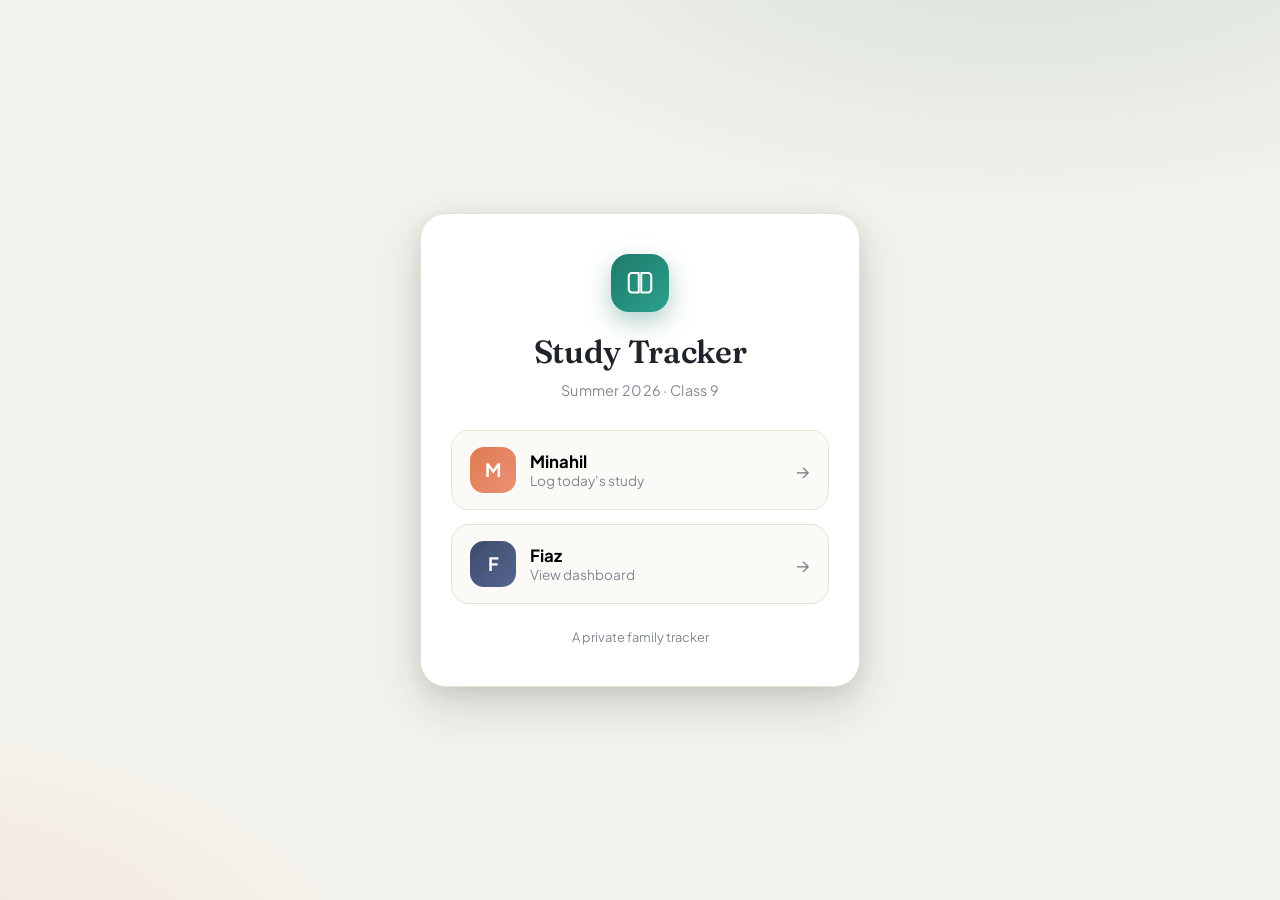
==== index.html @ d4e61be2 "Add files via upload" ====
<!DOCTYPE html>
<html lang="en">
<head>
  <meta charset="UTF-8" />
  <meta name="viewport" content="width=device-width, initial-scale=1.0" />
  <meta name="theme-color" content="#1f7a6b" />
  <title>Study Tracker</title>

  <!-- Refined font pairing: Fraunces (display) + Plus Jakarta Sans (UI) -->
  <link rel="preconnect" href="https://fonts.googleapis.com" />
  <link rel="preconnect" href="https://fonts.gstatic.com" crossorigin />
  <link href="https://fonts.googleapis.com/css2?family=Fraunces:opsz,wght@9..144,400;9..144,500;9..144,600;9..144,700&family=Plus+Jakarta+Sans:wght@400;500;600;700&display=swap" rel="stylesheet" />

  <link rel="stylesheet" href="styles.css" />
</head>
<body>
<div id="app">

  <!-- ============================================================
       LANDING
       ============================================================ -->
  <section id="landing" class="screen is-active">
    <div class="landing-card">
      <div class="brand">
        <div class="brand-mark" aria-hidden="true">
          <svg viewBox="0 0 24 24" fill="none" stroke="currentColor" stroke-width="1.6" stroke-linecap="round" stroke-linejoin="round">
            <path d="M3 6.5A2.5 2.5 0 0 1 5.5 4H11v15.5H5.5A2.5 2.5 0 0 1 3 17Z"/>
            <path d="M21 6.5A2.5 2.5 0 0 0 18.5 4H13v15.5h5.5A2.5 2.5 0 0 0 21 17Z"/>
          </svg>
        </div>
        <h1 class="brand-title">Study Tracker</h1>
        <p class="brand-sub">Summer 2026 &middot; Class 9</p>
      </div>

      <div class="role-grid">
        <button class="role-btn role-btn--student" data-role="minahil">
          <span class="role-avatar">M</span>
          <span class="role-text">
            <span class="role-name" data-bind="studentName">Minahil</span>
            <span class="role-desc">Log today&rsquo;s study</span>
          </span>
          <span class="role-arrow" aria-hidden="true">&rarr;</span>
        </button>

        <button class="role-btn role-btn--parent" data-role="fiaz">
          <span class="role-avatar">F</span>
          <span class="role-text">
            <span class="role-name" data-bind="parentName">Fiaz</span>
            <span class="role-desc">View dashboard</span>
          </span>
          <span class="role-arrow" aria-hidden="true">&rarr;</span>
        </button>
      </div>

      <p class="landing-foot">A private family tracker</p>
    </div>
  </section>

  <!-- ============================================================
       PASSWORD GATE (overlay, reused for both roles)
       ============================================================ -->
  <div id="gate" class="gate" hidden>
    <div class="gate-card" role="dialog" aria-modal="true" aria-labelledby="gate-title">
      <button class="gate-close" data-close-gate aria-label="Close">&times;</button>
      <div class="gate-avatar" id="gate-avatar">M</div>
      <h2 class="gate-title" id="gate-title">Welcome back</h2>
      <p class="gate-sub muted" id="gate-sub">Enter your password to continue.</p>
      <form id="gate-form" autocomplete="off">
        <input type="password" id="gate-input" class="gate-input"
               placeholder="Password" autocomplete="current-password" />
        <p class="gate-error" id="gate-error" hidden>That password doesn&rsquo;t match. Try again.</p>
        <button type="submit" class="btn btn--primary btn--block">Unlock</button>
      </form>
    </div>
  </div>

  <!-- ============================================================
       MINAHIL'S VIEW
       ============================================================ -->
  <section id="view-minahil" class="screen view view--student" hidden>
    <header class="topbar">
      <div class="topbar-inner">
        <div class="topbar-id">
          <span class="topbar-avatar">M</span>
          <div>
            <p class="topbar-hello" id="m-greeting">Hello, Minahil</p>
            <p class="topbar-date" id="m-date">&nbsp;</p>
          </div>
        </div>
        <button class="btn btn--ghost btn--small" data-logout>Sign out</button>
      </div>
    </header>

    <main class="container">

      <!-- Off-day card (Sundays) -->
      <div id="m-offday" class="offday-card" hidden>
        <div class="offday-emoji" aria-hidden="true">🌿</div>
        <h2>It&rsquo;s your off day</h2>
        <p class="muted">No sessions today &mdash; rest, recharge, and enjoy. See you tomorrow!</p>
      </div>

      <!-- Progress ring -->
      <div id="m-progress-card" class="progress-card" hidden>
        <div class="progress-ring" aria-hidden="true">
          <svg viewBox="0 0 120 120">
            <circle class="ring-track" cx="60" cy="60" r="52"></circle>
            <circle class="ring-fill" id="m-ring" cx="60" cy="60" r="52"
                    transform="rotate(-90 60 60)"></circle>
          </svg>
          <div class="progress-center">
            <span class="progress-count" id="m-progress-count">0/3</span>
            <span class="progress-label">sessions</span>
          </div>
        </div>
        <div class="progress-copy">
          <h2 id="m-progress-title">Let&rsquo;s get started</h2>
          <p class="muted" id="m-progress-msg">Log a session below when you finish studying.</p>
          <div class="progress-badges" id="m-badges"></div>
        </div>
      </div>

      <!-- Today's slots + forms -->
      <div id="m-slots" class="slots"></div>

    </main>

    <!-- Success toast with Undo -->
    <div id="toast" class="toast" hidden>
      <span class="toast-icon" aria-hidden="true">✓</span>
      <span class="toast-text" id="toast-text">Saved!</span>
      <button class="toast-undo" id="toast-undo" hidden>Undo</button>
    </div>

    <!-- Confetti layer -->
    <canvas id="confetti" class="confetti"></canvas>
  </section>

  <!-- ============================================================
       FIAZ'S DASHBOARD
       ============================================================ -->
  <section id="view-fiaz" class="screen view view--parent" hidden>
    <header class="topbar topbar--dash">
      <div class="topbar-inner">
        <div class="topbar-id">
          <span class="topbar-avatar topbar-avatar--parent">F</span>
          <div>
            <p class="topbar-hello">Dashboard</p>
            <p class="topbar-date" id="f-subtitle">Minahil&rsquo;s study record</p>
          </div>
        </div>
        <div class="topbar-actions">
          <button class="btn btn--ghost btn--small" data-refresh>Refresh</button>
          <button class="btn btn--ghost btn--small" data-logout>Sign out</button>
        </div>
      </div>
    </header>

    <main class="container container--wide">

      <!-- Stat summary -->
      <div class="stat-row" id="f-stats">
        <div class="stat-card"><span class="stat-num" id="stat-total">—</span><span class="stat-lbl">Total entries</span></div>
        <div class="stat-card"><span class="stat-num" id="stat-week">—</span><span class="stat-lbl">This week</span></div>
        <div class="stat-card"><span class="stat-num" id="stat-ontime">—</span><span class="stat-lbl">On-time (week)</span></div>
        <div class="stat-card"><span class="stat-num" id="stat-streak">—</span><span class="stat-lbl">Day streak</span></div>
      </div>

      <!-- Tabs -->
      <nav class="tabs" role="tablist">
        <button class="tab is-active" data-tab="overview" role="tab">Overview</button>
        <button class="tab" data-tab="history" role="tab">History</button>
        <button class="tab" data-tab="subjects" role="tab">Subjects</button>
        <button class="tab" data-tab="search" role="tab">Search</button>
      </nav>

      <!-- TAB: Overview (heatmap) -->
      <section class="tab-panel is-active" data-panel="overview">
        <div class="panel">
          <div class="panel-head">
            <h3>Activity heatmap</h3>
            <div class="legend">
              <span class="legend-lbl">Less</span>
              <span class="legend-cell lv0"></span>
              <span class="legend-cell lv1"></span>
              <span class="legend-cell lv2"></span>
              <span class="legend-cell lv3"></span>
              <span class="legend-lbl">More</span>
            </div>
          </div>
          <div class="heatmap-wrap">
            <div id="f-heatmap" class="heatmap"></div>
          </div>
          <p class="panel-note muted">Each square is a day. Colour shows how many of the 3 sessions were logged. Click a day to see its entries.</p>
          <div id="f-daydetail" class="day-detail" hidden></div>
        </div>
      </section>

      <!-- TAB: History -->
      <section class="tab-panel" data-panel="history" hidden>
        <div class="panel">
          <div class="panel-head">
            <h3>History</h3>
            <div class="segmented" id="f-range">
              <button class="seg is-active" data-range="day">Day</button>
              <button class="seg" data-range="week">Week</button>
              <button class="seg" data-range="month">Month</button>
              <button class="seg" data-range="all">All</button>
            </div>
          </div>
          <div class="range-nav" id="f-range-nav">
            <button class="btn btn--ghost btn--small" data-step="-1">&larr;</button>
            <span id="f-range-label" class="range-label">—</span>
            <button class="btn btn--ghost btn--small" data-step="1">&rarr;</button>
          </div>
          <div id="f-history" class="entry-list"></div>
        </div>
      </section>

      <!-- TAB: Subjects -->
      <section class="tab-panel" data-panel="subjects" hidden>
        <div class="panel">
          <div class="panel-head">
            <h3>Subject coverage</h3>
            <select id="f-subject" class="select"></select>
          </div>
          <p class="panel-note muted">A running, chronological record of everything logged for the selected subject.</p>
          <div id="f-subject-list" class="entry-list entry-list--timeline"></div>
        </div>
      </section>

      <!-- TAB: Search -->
      <section class="tab-panel" data-panel="search" hidden>
        <div class="panel">
          <div class="panel-head">
            <h3>Search topics</h3>
          </div>
          <div class="search-box">
            <input type="search" id="f-search" class="search-input"
                   placeholder="Search topics & descriptions, e.g. &ldquo;Photosynthesis&rdquo;" />
          </div>
          <div id="f-search-results" class="entry-list"></div>
        </div>
      </section>

    </main>
  </section>

  <!-- Global loading / error strip -->
  <div id="netbar" class="netbar" hidden></div>

</div>

<script src="config.js"></script>
<script src="schedule.js"></script>
<script src="app.js"></script>
</body>
</html>
---- styles.css ----
/* =============================================================
   Study Tracker — premium, calm design system
   Fonts: Fraunces (display) + Plus Jakarta Sans (UI)
   ============================================================= */

:root {
  /* neutrals — warm paper */
  --bg:        #f4f2ec;
  --bg-2:      #ece9e0;
  --surface:   #ffffff;
  --surface-2: #fbfaf6;
  --ink:       #20232a;
  --ink-soft:  #474c55;
  --muted:     #828892;
  --line:      #e7e3d9;
  --line-2:    #efece4;

  /* brand accent — muted teal */
  --accent:     #1f7a6b;
  --accent-d:   #155c50;
  --accent-soft:#e2efea;

  /* role accents */
  --student:      #df7a52;   /* warm coral */
  --student-soft: #fbe9e0;
  --parent:       #3c4a6b;   /* deep slate-indigo */
  --parent-soft:  #e7eaf1;

  /* status */
  --ok:    #2f9c6b;
  --late:  #c4882c;

  /* heatmap (teal family) */
  --hm-0: #e9e6dd;
  --hm-1: #c9e6dd;
  --hm-2: #8ccdbd;
  --hm-3: #43a48f;
  --hm-4: #1f7a6b;

  --radius:    18px;
  --radius-sm: 12px;
  --shadow-s:  0 1px 2px rgba(28,30,38,.05), 0 1px 3px rgba(28,30,38,.06);
  --shadow-m:  0 4px 14px rgba(28,30,38,.07), 0 2px 6px rgba(28,30,38,.05);
  --shadow-l:  0 18px 50px rgba(28,30,38,.16), 0 6px 18px rgba(28,30,38,.08);
  --ease:      cubic-bezier(.22,.61,.36,1);

  --maxw: 760px;
}

* { box-sizing: border-box; }
html, body { height: 100%; }

body {
  margin: 0;
  font-family: "Plus Jakarta Sans", system-ui, -apple-system, sans-serif;
  color: var(--ink);
  background: var(--bg);
  -webkit-font-smoothing: antialiased;
  text-rendering: optimizeLegibility;
  line-height: 1.5;
}

h1, h2, h3 { font-family: "Fraunces", Georgia, serif; font-weight: 600; letter-spacing: -.01em; margin: 0; }
.muted { color: var(--muted); }

/* ---------- screens / routing ---------- */
.screen { display: none; min-height: 100dvh; }
.screen.is-active { display: block; animation: screenIn .5s var(--ease); }
@keyframes screenIn { from { opacity: 0; transform: translateY(6px); } to { opacity: 1; transform: none; } }

/* ---------- buttons ---------- */
.btn {
  font-family: inherit; font-size: .95rem; font-weight: 600;
  border: 1px solid transparent; border-radius: 999px;
  padding: .72rem 1.25rem; cursor: pointer;
  transition: transform .15s var(--ease), background .2s, box-shadow .2s, border-color .2s, color .2s;
  display: inline-flex; align-items: center; justify-content: center; gap: .5rem;
}
.btn:active { transform: translateY(1px) scale(.99); }
.btn--primary { background: var(--accent); color: #fff; box-shadow: var(--shadow-s); }
.btn--primary:hover { background: var(--accent-d); box-shadow: var(--shadow-m); }
.btn--ghost { background: transparent; color: var(--ink-soft); border-color: var(--line); }
.btn--ghost:hover { background: var(--surface); border-color: #d9d4c8; color: var(--ink); }
.btn--small { padding: .45rem .85rem; font-size: .82rem; }
.btn--block { width: 100%; }
.btn:disabled { opacity: .55; cursor: default; transform: none; }

/* ============================================================
   LANDING
   ============================================================ */
#landing {
  display: none;
  place-items: center;
  padding: 24px;
  background:
    radial-gradient(1100px 520px at 80% -10%, rgba(31,122,107,.14), transparent 60%),
    radial-gradient(900px 480px at -10% 110%, rgba(223,122,82,.13), transparent 55%),
    var(--bg);
}
#landing.is-active { display: grid; }

.landing-card {
  width: 100%; max-width: 440px;
  background: var(--surface);
  border: 1px solid var(--line);
  border-radius: 26px;
  box-shadow: var(--shadow-l);
  padding: 40px 30px 26px;
  text-align: center;
}
.brand { margin-bottom: 28px; }
.brand-mark {
  width: 58px; height: 58px; margin: 0 auto 16px;
  display: grid; place-items: center;
  border-radius: 18px; color: #fff;
  background: linear-gradient(135deg, var(--accent), #2aa18c);
  box-shadow: 0 10px 24px rgba(31,122,107,.35);
}
.brand-mark svg { width: 30px; height: 30px; }
.brand-title { font-size: 2rem; }
.brand-sub { color: var(--muted); font-size: .9rem; margin-top: 4px; letter-spacing: .02em; }

.role-grid { display: grid; gap: 14px; margin-top: 6px; }
.role-btn {
  display: flex; align-items: center; gap: 14px;
  width: 100%; text-align: left; cursor: pointer;
  background: var(--surface-2);
  border: 1px solid var(--line);
  border-radius: var(--radius);
  padding: 16px 18px;
  font-family: inherit;
  transition: transform .18s var(--ease), box-shadow .2s, border-color .2s, background .2s;
}
.role-btn:hover { transform: translateY(-2px); box-shadow: var(--shadow-m); }
.role-avatar {
  flex: 0 0 auto;
  width: 46px; height: 46px; border-radius: 14px;
  display: grid; place-items: center;
  font-weight: 700; font-size: 1.15rem; color: #fff;
}
.role-btn--student { }
.role-btn--student:hover { border-color: var(--student); }
.role-btn--student .role-avatar { background: linear-gradient(135deg, var(--student), #ec9173); }
.role-btn--parent:hover { border-color: var(--parent); }
.role-btn--parent .role-avatar { background: linear-gradient(135deg, var(--parent), #556690); }
.role-text { display: flex; flex-direction: column; flex: 1 1 auto; }
.role-name { font-weight: 700; font-size: 1.05rem; }
.role-desc { color: var(--muted); font-size: .85rem; }
.role-arrow { color: var(--muted); font-size: 1.2rem; transition: transform .2s var(--ease); }
.role-btn:hover .role-arrow { transform: translateX(4px); color: var(--ink); }

.landing-foot { margin-top: 24px; color: var(--muted); font-size: .8rem; }

/* ============================================================
   PASSWORD GATE
   ============================================================ */
.gate {
  position: fixed; inset: 0; z-index: 80;
  display: grid; place-items: center; padding: 22px;
  background: rgba(28,30,38,.42);
  backdrop-filter: blur(6px);
  animation: fadeIn .25s var(--ease);
}
@keyframes fadeIn { from { opacity: 0; } to { opacity: 1; } }
.gate[hidden] { display: none; }
.gate-card {
  position: relative;
  width: 100%; max-width: 380px;
  background: var(--surface);
  border-radius: 22px;
  box-shadow: var(--shadow-l);
  padding: 30px 26px 26px;
  text-align: center;
  animation: popIn .32s var(--ease);
}
@keyframes popIn { from { opacity: 0; transform: translateY(10px) scale(.96); } to { opacity: 1; transform: none; } }
.gate-close {
  position: absolute; top: 12px; right: 14px;
  border: none; background: none; cursor: pointer;
  font-size: 1.5rem; line-height: 1; color: var(--muted);
}
.gate-close:hover { color: var(--ink); }
.gate-avatar {
  width: 54px; height: 54px; margin: 0 auto 14px;
  border-radius: 16px; display: grid; place-items: center;
  font-weight: 700; font-size: 1.3rem; color: #fff;
  background: linear-gradient(135deg, var(--student), #ec9173);
}
.gate-avatar.is-parent { background: linear-gradient(135deg, var(--parent), #556690); }
.gate-title { font-size: 1.4rem; }
.gate-sub { font-size: .88rem; margin: 6px 0 18px; }
.gate-input {
  width: 100%; font-family: inherit; font-size: 1rem;
  padding: .8rem 1rem; border-radius: var(--radius-sm);
  border: 1px solid var(--line); background: var(--surface-2);
  margin-bottom: 12px; transition: border-color .2s, box-shadow .2s;
}
.gate-input:focus { outline: none; border-color: var(--accent); box-shadow: 0 0 0 4px var(--accent-soft); }
.gate-error { color: #c0392b; font-size: .82rem; margin: 0 0 12px; }
.shake { animation: shake .4s; }
@keyframes shake { 0%,100%{transform:translateX(0)} 20%,60%{transform:translateX(-7px)} 40%,80%{transform:translateX(7px)} }

/* ============================================================
   SHARED LAYOUT
   ============================================================ */
.topbar { position: sticky; top: 0; z-index: 20; background: color-mix(in srgb, var(--bg) 88%, transparent); backdrop-filter: blur(10px); border-bottom: 1px solid var(--line); }
.topbar-inner { max-width: var(--maxw); margin: 0 auto; padding: 14px 20px; display: flex; align-items: center; justify-content: space-between; gap: 12px; }
.topbar--dash .topbar-inner { max-width: 1080px; }
.topbar-id { display: flex; align-items: center; gap: 12px; }
.topbar-avatar { width: 40px; height: 40px; border-radius: 12px; display: grid; place-items: center; font-weight: 700; color: #fff; background: linear-gradient(135deg, var(--student), #ec9173); }
.topbar-avatar--parent { background: linear-gradient(135deg, var(--parent), #556690); }
.topbar-hello { font-weight: 700; font-size: 1rem; margin: 0; }
.topbar-date { color: var(--muted); font-size: .82rem; margin: 0; }
.topbar-actions { display: flex; gap: 8px; }

.container { max-width: var(--maxw); margin: 0 auto; padding: 22px 20px 80px; }
.container--wide { max-width: 1080px; }

/* ============================================================
   MINAHIL — progress + slots
   ============================================================ */
.offday-card { text-align: center; background: var(--surface); border: 1px solid var(--line); border-radius: var(--radius); padding: 48px 28px; box-shadow: var(--shadow-s); margin-top: 10px; }
.offday-emoji { font-size: 3rem; }
.offday-card h2 { font-size: 1.6rem; margin: 10px 0 6px; }

.progress-card {
  display: flex; align-items: center; gap: 22px;
  background: linear-gradient(135deg, #ffffff, var(--surface-2));
  border: 1px solid var(--line); border-radius: var(--radius);
  padding: 22px; box-shadow: var(--shadow-m); margin-bottom: 22px;
}
.progress-ring { position: relative; width: 116px; height: 116px; flex: 0 0 auto; }
.progress-ring svg { width: 116px; height: 116px; }
.ring-track { fill: none; stroke: var(--line-2); stroke-width: 11; }
.ring-fill {
  fill: none; stroke: var(--student); stroke-width: 11; stroke-linecap: round;
  stroke-dasharray: 326.726; stroke-dashoffset: 326.726;
  transition: stroke-dashoffset .9s var(--ease), stroke .4s;
}
.progress-center { position: absolute; inset: 0; display: grid; place-content: center; text-align: center; }
.progress-count { display: block; font-family: "Fraunces", serif; font-weight: 600; font-size: 1.7rem; }
.progress-label { font-size: .72rem; color: var(--muted); text-transform: uppercase; letter-spacing: .08em; }
.progress-copy h2 { font-size: 1.35rem; }
.progress-copy .muted { font-size: .9rem; margin-top: 3px; }
.progress-badges { display: flex; flex-wrap: wrap; gap: 6px; margin-top: 10px; }
.pbadge { font-size: .72rem; font-weight: 600; padding: .25rem .6rem; border-radius: 999px; background: var(--student-soft); color: #b85b34; display: inline-flex; align-items: center; gap: 5px; }

/* slot cards */
.slots { display: grid; gap: 16px; }
.slot {
  background: var(--surface); border: 1px solid var(--line);
  border-radius: var(--radius); box-shadow: var(--shadow-s);
  overflow: hidden; transition: box-shadow .25s, border-color .25s;
}
.slot:focus-within { box-shadow: var(--shadow-m); border-color: #dcd6c9; }
.slot.is-done .slot-head::after { content: "✓ logged"; }
.slot-head {
  display: flex; align-items: baseline; justify-content: space-between; gap: 10px;
  padding: 16px 18px 8px;
}
.slot-head h3 { font-size: 1.18rem; }
.slot-time { color: var(--muted); font-size: .82rem; font-weight: 500; white-space: nowrap; }
.slot-head::after { margin-left: auto; font-size: .72rem; font-weight: 700; color: var(--ok); opacity: 0; }
.slot.is-done .slot-head::after { opacity: 1; }
.slot-subjects-hint { padding: 0 18px; color: var(--muted); font-size: .8rem; }

.slot-form { padding: 14px 18px 18px; display: grid; gap: 12px; }
.field { display: grid; gap: 6px; }
.field > label { font-size: .8rem; font-weight: 600; color: var(--ink-soft); }
.opt { font-weight: 500; color: var(--muted); }

.select, .text-input {
  font-family: inherit; font-size: .95rem; color: var(--ink);
  padding: .7rem .85rem; border-radius: var(--radius-sm);
  border: 1px solid var(--line); background: var(--surface-2);
  width: 100%; transition: border-color .2s, box-shadow .2s;
}
.select:focus, .text-input:focus { outline: none; border-color: var(--student); box-shadow: 0 0 0 4px var(--student-soft); }
.view--parent .select:focus, .view--parent .text-input:focus { border-color: var(--parent); box-shadow: 0 0 0 4px var(--parent-soft); }

/* subject + activity chip pickers */
.chips { display: flex; flex-wrap: wrap; gap: 8px; }
.chip {
  font-family: inherit; font-size: .85rem; font-weight: 600; cursor: pointer;
  padding: .5rem .85rem; border-radius: 999px;
  border: 1px solid var(--line); background: var(--surface-2); color: var(--ink-soft);
  transition: all .18s var(--ease);
}
.chip:hover { border-color: #d8d2c5; }
.chip.is-active { background: var(--student); border-color: var(--student); color: #fff; box-shadow: 0 4px 12px rgba(223,122,82,.3); }
.chip--conf.is-active { background: var(--accent); border-color: var(--accent); box-shadow: 0 4px 12px rgba(31,122,107,.28); }

.slot-submit { margin-top: 4px; }
.btn--student { background: var(--student); color: #fff; }
.btn--student:hover { background: #cc6840; }

/* toast */
.toast {
  position: fixed; left: 50%; bottom: 24px; transform: translateX(-50%) translateY(20px);
  z-index: 70; display: flex; align-items: center; gap: 12px;
  background: var(--ink); color: #fff; padding: .8rem 1rem .8rem 1.1rem;
  border-radius: 999px; box-shadow: var(--shadow-l);
  opacity: 0; pointer-events: none; transition: opacity .3s, transform .3s var(--ease);
}
.toast.is-show { opacity: 1; transform: translateX(-50%) translateY(0); pointer-events: auto; }
.toast-icon { display: grid; place-items: center; width: 22px; height: 22px; border-radius: 50%; background: var(--ok); color: #fff; font-size: .8rem; }
.toast-text { font-size: .9rem; font-weight: 600; }
.toast-undo { margin-left: 6px; background: rgba(255,255,255,.16); color: #fff; border: none; border-radius: 999px; padding: .35rem .8rem; font-family: inherit; font-weight: 600; font-size: .82rem; cursor: pointer; }
.toast-undo:hover { background: rgba(255,255,255,.28); }

.confetti { position: fixed; inset: 0; width: 100%; height: 100%; pointer-events: none; z-index: 65; }

/* ============================================================
   FIAZ — dashboard
   ============================================================ */
.stat-row { display: grid; grid-template-columns: repeat(2, 1fr); gap: 12px; margin: 6px 0 20px; }
.stat-card { background: var(--surface); border: 1px solid var(--line); border-radius: var(--radius); padding: 16px 18px; box-shadow: var(--shadow-s); }
.stat-num { display: block; font-family: "Fraunces", serif; font-weight: 600; font-size: 1.9rem; line-height: 1; }
.stat-lbl { color: var(--muted); font-size: .78rem; text-transform: uppercase; letter-spacing: .05em; }

.tabs { display: flex; gap: 4px; background: var(--bg-2); border-radius: 999px; padding: 4px; margin-bottom: 18px; width: fit-content; max-width: 100%; overflow-x: auto; }
.tab { font-family: inherit; font-weight: 600; font-size: .88rem; color: var(--ink-soft); border: none; background: none; cursor: pointer; padding: .55rem 1rem; border-radius: 999px; white-space: nowrap; transition: all .2s var(--ease); }
.tab:hover { color: var(--ink); }
.tab.is-active { background: var(--surface); color: var(--parent); box-shadow: var(--shadow-s); }

.tab-panel { display: none; animation: screenIn .35s var(--ease); }
.tab-panel.is-active { display: block; }

.panel { background: var(--surface); border: 1px solid var(--line); border-radius: var(--radius); box-shadow: var(--shadow-s); padding: 20px; }
.panel-head { display: flex; align-items: center; justify-content: space-between; gap: 12px; flex-wrap: wrap; margin-bottom: 14px; }
.panel-head h3 { font-size: 1.25rem; }
.panel-note { font-size: .82rem; margin: 12px 0 0; }

/* heatmap */
.heatmap-wrap { overflow-x: auto; padding-bottom: 6px; }
.heatmap { display: flex; gap: 4px; align-items: flex-start; min-width: max-content; }
.hm-col { display: flex; flex-direction: column; gap: 4px; }
.hm-col-month { height: 13px; line-height: 1; font-size: .66rem; color: var(--muted); white-space: nowrap; }
.hm-spacer { width: 15px; height: 15px; }
.hm-cell { width: 15px; height: 15px; border-radius: 4px; background: var(--hm-0); cursor: pointer; transition: transform .12s, outline-color .15s; outline: 2px solid transparent; outline-offset: 1px; }
.hm-cell[data-date]:hover { transform: scale(1.18); }
.hm-cell.is-selected { outline-color: var(--parent); }
.hm-cell.lv1 { background: var(--hm-1); } .hm-cell.lv2 { background: var(--hm-2); }
.hm-cell.lv3 { background: var(--hm-3); } .hm-cell.lv4 { background: var(--hm-4); }
.hm-cell.is-off { background: repeating-linear-gradient(45deg, #eceae2, #eceae2 3px, #e3e0d6 3px, #e3e0d6 6px); cursor: default; }

.legend { display: flex; align-items: center; gap: 5px; }
.legend-lbl { color: var(--muted); font-size: .74rem; }
.legend-cell { width: 13px; height: 13px; border-radius: 3px; }
.legend-cell.lv0 { background: var(--hm-0); } .legend-cell.lv1 { background: var(--hm-1); }
.legend-cell.lv2 { background: var(--hm-2); } .legend-cell.lv3 { background: var(--hm-4); }

.day-detail { margin-top: 16px; border-top: 1px solid var(--line); padding-top: 16px; }
.day-detail h4 { font-family: "Fraunces", serif; font-size: 1.05rem; margin: 0 0 10px; }

/* segmented + range nav */
.segmented { display: inline-flex; background: var(--bg-2); border-radius: 999px; padding: 3px; }
.seg { font-family: inherit; font-weight: 600; font-size: .82rem; color: var(--ink-soft); border: none; background: none; cursor: pointer; padding: .4rem .8rem; border-radius: 999px; transition: all .18s; }
.seg.is-active { background: var(--surface); color: var(--parent); box-shadow: var(--shadow-s); }
.range-nav { display: flex; align-items: center; justify-content: center; gap: 14px; margin-bottom: 14px; }
.range-label { font-weight: 600; font-size: .92rem; min-width: 180px; text-align: center; }

/* entry list */
.entry-list { display: grid; gap: 10px; }
.entry {
  display: grid; grid-template-columns: auto 1fr auto; gap: 12px; align-items: start;
  background: var(--surface-2); border: 1px solid var(--line-2);
  border-radius: 14px; padding: 14px 16px;
  transition: border-color .2s, box-shadow .2s;
}
.entry:hover { box-shadow: var(--shadow-s); border-color: var(--line); }
.entry-dot { width: 10px; height: 10px; border-radius: 50%; margin-top: 6px; }
.entry-dot.ontime { background: var(--ok); }
.entry-dot.late { background: var(--late); }
.entry-main { min-width: 0; }
.entry-top { display: flex; flex-wrap: wrap; align-items: center; gap: 8px; }
.entry-subject { font-weight: 700; }
.entry-tag { font-size: .72rem; font-weight: 600; padding: .15rem .55rem; border-radius: 999px; background: var(--accent-soft); color: var(--accent-d); }
.entry-tag--conf { background: var(--parent-soft); color: var(--parent); }
.entry-topic { margin: 5px 0 0; color: var(--ink-soft); font-size: .92rem; overflow-wrap: anywhere; }
.entry-meta { color: var(--muted); font-size: .78rem; margin-top: 6px; }
.entry-side { text-align: right; white-space: nowrap; }
.badge { font-size: .7rem; font-weight: 700; padding: .2rem .5rem; border-radius: 999px; }
.badge.ontime { background: #e3f3ec; color: var(--ok); }
.badge.late { background: #f7efe0; color: var(--late); }
.entry-time { display: block; color: var(--muted); font-size: .74rem; margin-top: 6px; }
.entry-list--timeline .entry { border-left: 3px solid var(--accent); }

.empty { text-align: center; color: var(--muted); padding: 36px 16px; font-size: .92rem; }

.search-box { margin-bottom: 14px; }
.search-input { width: 100%; font-family: inherit; font-size: 1rem; padding: .8rem 1rem; border-radius: var(--radius-sm); border: 1px solid var(--line); background: var(--surface-2); }
.search-input:focus { outline: none; border-color: var(--parent); box-shadow: 0 0 0 4px var(--parent-soft); }

.mark { background: #fff2c4; border-radius: 3px; padding: 0 2px; }

/* net / loading bar */
.netbar { position: fixed; top: 0; left: 0; right: 0; z-index: 90; text-align: center; font-size: .82rem; font-weight: 600; padding: 8px; color: #fff; }
.netbar.is-loading { background: var(--accent); }
.netbar.is-error { background: #b8472f; }

.spinner { display: inline-block; width: 30px; height: 30px; border: 3px solid var(--line); border-top-color: var(--accent); border-radius: 50%; animation: spin .8s linear infinite; }
.loading-row { display: grid; place-items: center; padding: 40px; }
@keyframes spin { to { transform: rotate(360deg); } }

/* ============================================================
   RESPONSIVE
   ============================================================ */
@media (min-width: 560px) {
  .stat-row { grid-template-columns: repeat(4, 1fr); }
}
@media (max-width: 560px) {
  .progress-card { flex-direction: column; text-align: center; }
  .progress-copy .progress-badges { justify-content: center; }
  .brand-title { font-size: 1.8rem; }
  .entry { grid-template-columns: auto 1fr; }
  .entry-side { grid-column: 2 / 3; text-align: left; display: flex; align-items: center; gap: 10px; }
  .entry-time { margin-top: 0; }
}

@media (prefers-reduced-motion: reduce) {
  * { animation: none !important; transition: none !important; }
}
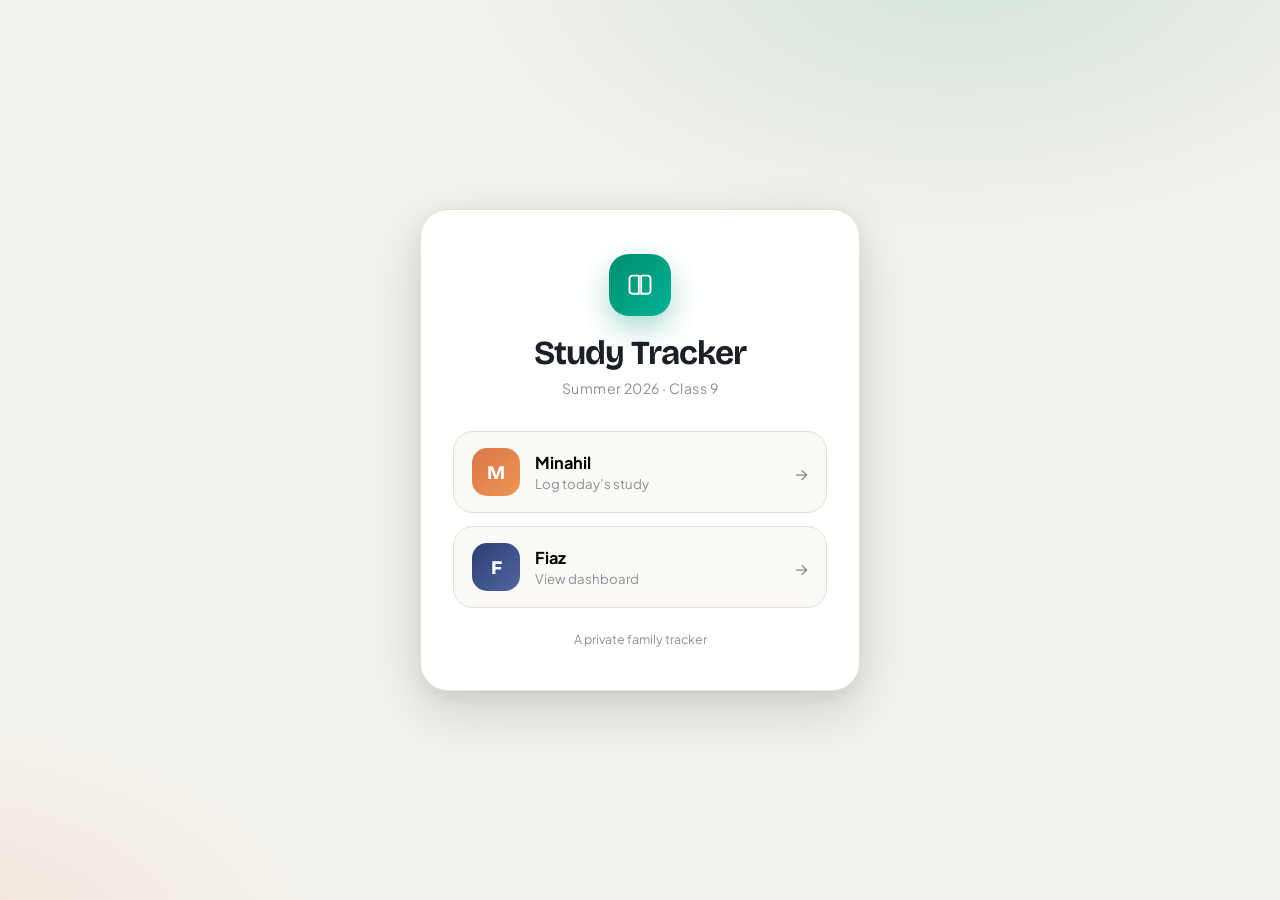
==== commit d263dc5e: "Add Saturday test days, Pakistan Study subject, and new subject pairings - Saturday is now a dedicat" ====
--- a/index.html
+++ b/index.html
@@ -93,35 +93,76 @@
 
     <main class="container">
 
-      <!-- Off-day card (Sundays) -->
-      <div id="m-offday" class="offday-card" hidden>
-        <div class="offday-emoji" aria-hidden="true">🌿</div>
-        <h2>It&rsquo;s your off day</h2>
-        <p class="muted">No sessions today &mdash; rest, recharge, and enjoy. See you tomorrow!</p>
-      </div>
-
-      <!-- Progress ring -->
-      <div id="m-progress-card" class="progress-card" hidden>
-        <div class="progress-ring" aria-hidden="true">
-          <svg viewBox="0 0 120 120">
-            <circle class="ring-track" cx="60" cy="60" r="52"></circle>
-            <circle class="ring-fill" id="m-ring" cx="60" cy="60" r="52"
-                    transform="rotate(-90 60 60)"></circle>
-          </svg>
-          <div class="progress-center">
-            <span class="progress-count" id="m-progress-count">0/3</span>
-            <span class="progress-label">sessions</span>
-          </div>
-        </div>
-        <div class="progress-copy">
-          <h2 id="m-progress-title">Let&rsquo;s get started</h2>
-          <p class="muted" id="m-progress-msg">Log a session below when you finish studying.</p>
-          <div class="progress-badges" id="m-badges"></div>
-        </div>
-      </div>
-
-      <!-- Today's slots + forms -->
-      <div id="m-slots" class="slots"></div>
+      <nav class="m-tabs" role="tablist">
+        <button class="m-tab is-active" data-mtab="study" role="tab">Today&rsquo;s Study</button>
+        <button class="m-tab" data-mtab="help" role="tab">Help <span class="m-tab-pip" id="m-help-pip" hidden></span></button>
+      </nav>
+
+      <!-- TAB: Study -->
+      <div class="m-tab-panel is-active" data-mpanel="study">
+
+        <!-- Off-day card (Sundays) -->
+        <div id="m-offday" class="offday-card" hidden>
+          <div class="offday-emoji" aria-hidden="true">🌿</div>
+          <h2>It&rsquo;s your off day</h2>
+          <p class="muted">No sessions today &mdash; rest, recharge, and enjoy. See you tomorrow!</p>
+        </div>
+
+        <!-- Progress ring -->
+        <div id="m-progress-card" class="progress-card" hidden>
+          <div class="progress-ring" aria-hidden="true">
+            <svg viewBox="0 0 120 120">
+              <circle class="ring-track" cx="60" cy="60" r="52"></circle>
+              <circle class="ring-fill" id="m-ring" cx="60" cy="60" r="52"
+                      transform="rotate(-90 60 60)"></circle>
+            </svg>
+            <div class="progress-center">
+              <span class="progress-count" id="m-progress-count">0/3</span>
+              <span class="progress-label">sessions</span>
+            </div>
+          </div>
+          <div class="progress-copy">
+            <h2 id="m-progress-title">Let&rsquo;s get started</h2>
+            <p class="muted" id="m-progress-msg">Log a session below when you finish studying.</p>
+            <div class="progress-badges" id="m-badges"></div>
+          </div>
+        </div>
+
+        <!-- Today's slots + forms -->
+        <div id="m-slots" class="slots"></div>
+
+      </div>
+
+      <!-- TAB: Help -->
+      <div class="m-tab-panel" data-mpanel="help" hidden>
+
+        <div class="help-panel-section">
+          <div class="panel-head">
+            <h3>My Questions</h3>
+          </div>
+          <div id="m-flags-list"></div>
+          <div class="flag-new-wrap">
+            <button class="btn btn--student" id="m-add-flag-btn">+ Flag something I don&rsquo;t understand</button>
+            <form class="flag-form" id="m-flag-form" hidden>
+              <textarea class="text-input flag-input" id="m-flag-text" rows="3"
+                placeholder="What didn&rsquo;t you understand? e.g. &ldquo;I didn&rsquo;t get how mitosis differs from meiosis&rdquo;"></textarea>
+              <div class="flag-form-actions">
+                <button type="submit" class="btn btn--student">Submit Flag</button>
+                <button type="button" class="btn btn--ghost" id="m-flag-cancel">Cancel</button>
+              </div>
+            </form>
+          </div>
+        </div>
+
+        <div class="help-panel-section">
+          <div class="panel-head">
+            <h3>Help for You</h3>
+            <button class="btn btn--ghost btn--small" id="m-help-refresh">Refresh</button>
+          </div>
+          <div id="m-help-board" class="help-board"></div>
+        </div>
+
+      </div>
 
     </main>
 
@@ -172,6 +213,8 @@
         <button class="tab" data-tab="history" role="tab">History</button>
         <button class="tab" data-tab="subjects" role="tab">Subjects</button>
         <button class="tab" data-tab="search" role="tab">Search</button>
+        <button class="tab" data-tab="help" role="tab">Help Requests</button>
+        <button class="tab" data-tab="tests" role="tab">📝 Tests</button>
       </nav>
 
       <!-- TAB: Overview (heatmap) -->
@@ -243,6 +286,97 @@
         </div>
       </section>
 
+      <!-- TAB: Help Requests -->
+      <section class="tab-panel" data-panel="help" hidden>
+        <div class="panel" style="margin-bottom:16px">
+          <div class="panel-head">
+            <h3>Add Study Material</h3>
+          </div>
+          <form id="f-help-form" class="help-add-form">
+            <div class="field">
+              <label>Title</label>
+              <input type="text" class="text-input" id="f-help-title" placeholder="e.g. Cell Division &mdash; Detailed Notes" />
+            </div>
+            <div class="field">
+              <label>Google Drive / YouTube Link</label>
+              <input type="url" class="text-input" id="f-help-url" placeholder="https://drive.google.com/&hellip;" />
+              <p class="field-hint muted">Tip: in Google Drive, set the file&rsquo;s sharing to <strong>&ldquo;Anyone with the link&rdquo;</strong> so Minahil can open it.</p>
+            </div>
+            <p class="gate-error" id="f-help-error" hidden>Please fill in both title and link.</p>
+            <p class="f-help-success" id="f-help-success" hidden>&#10003; Material added to Minahil&rsquo;s board!</p>
+            <button type="submit" class="btn btn--primary">Add Material to Board</button>
+          </form>
+        </div>
+
+        <div class="panel" style="margin-bottom:16px">
+          <div class="panel-head">
+            <h3>Help Requests from Minahil</h3>
+          </div>
+          <div id="f-flags-list"></div>
+        </div>
+
+        <div class="panel">
+          <div class="panel-head">
+            <h3>All Materials on Board</h3>
+          </div>
+          <div id="f-help-list"></div>
+        </div>
+      </section>
+
+      <!-- TAB: Tests (Saturday) -->
+      <section class="tab-panel" data-panel="tests" hidden>
+
+        <div class="panel" style="margin-bottom:16px">
+          <div class="panel-head">
+            <h3>Upload Test</h3>
+            <span class="test-saturday-label" id="f-test-sat-label"></span>
+          </div>
+          <form id="f-test-form" class="help-add-form">
+            <div class="field">
+              <label>Subject</label>
+              <select class="select" id="f-test-subject">
+                <option value="" disabled selected>Choose a subject&hellip;</option>
+              </select>
+            </div>
+            <div class="field">
+              <label>Test Title</label>
+              <input type="text" class="text-input" id="f-test-title"
+                     placeholder="e.g. Chapter 3 &mdash; Short Questions" />
+            </div>
+            <div class="field">
+              <label>Questions / Content <span class="opt">(optional if using a link)</span></label>
+              <textarea class="text-input" id="f-test-content" rows="5"
+                placeholder="Type the test questions here&hellip;"></textarea>
+            </div>
+            <div class="field">
+              <label>Google Drive Link <span class="opt">(optional)</span></label>
+              <input type="url" class="text-input" id="f-test-link"
+                     placeholder="https://drive.google.com/&hellip;" />
+              <p class="field-hint muted">Set sharing to <strong>&ldquo;Anyone with the link&rdquo;</strong> so Minahil can open it.</p>
+            </div>
+            <p class="gate-error" id="f-test-error" hidden>Please select a subject and add a title.</p>
+            <p class="f-help-success" id="f-test-success" hidden>&#10003; Test uploaded for Saturday!</p>
+            <button type="submit" class="btn btn--primary">Upload Test</button>
+          </form>
+        </div>
+
+        <div class="panel" style="margin-bottom:16px">
+          <div class="panel-head">
+            <h3>This Saturday&rsquo;s Tests</h3>
+            <button class="btn btn--ghost btn--small" id="f-tests-refresh">Refresh</button>
+          </div>
+          <div id="f-tests-list"></div>
+        </div>
+
+        <div class="panel">
+          <div class="panel-head">
+            <h3>Minahil&rsquo;s Answers</h3>
+          </div>
+          <div id="f-test-answers-list"></div>
+        </div>
+
+      </section>
+
     </main>
   </section>
 
--- a/styles.css
+++ b/styles.css
@@ -1,100 +1,113 @@
 /* =============================================================
-   Study Tracker — premium, calm design system
-   Fonts: Fraunces (display) + Plus Jakarta Sans (UI)
+   Study Tracker — Redesigned visual system
+   Display: Bricolage Grotesque · UI: Plus Jakarta Sans
    ============================================================= */
 
+@import url('https://fonts.googleapis.com/css2?family=Bricolage+Grotesque:opsz,wght@12..96,500;12..96,600;12..96,700;12..96,800&family=Plus+Jakarta+Sans:wght@400;500;600;700&display=swap');
+
 :root {
-  /* neutrals — warm paper */
-  --bg:        #f4f2ec;
-  --bg-2:      #ece9e0;
+  /* Neutrals — warm paper */
+  --bg:        #f3f1eb;
+  --bg-2:      #eae7de;
   --surface:   #ffffff;
-  --surface-2: #fbfaf6;
-  --ink:       #20232a;
-  --ink-soft:  #474c55;
-  --muted:     #828892;
-  --line:      #e7e3d9;
-  --line-2:    #efece4;
-
-  /* brand accent — muted teal */
-  --accent:     #1f7a6b;
-  --accent-d:   #155c50;
-  --accent-soft:#e2efea;
-
-  /* role accents */
-  --student:      #df7a52;   /* warm coral */
-  --student-soft: #fbe9e0;
-  --parent:       #3c4a6b;   /* deep slate-indigo */
-  --parent-soft:  #e7eaf1;
-
-  /* status */
-  --ok:    #2f9c6b;
-  --late:  #c4882c;
-
-  /* heatmap (teal family) */
-  --hm-0: #e9e6dd;
-  --hm-1: #c9e6dd;
-  --hm-2: #8ccdbd;
-  --hm-3: #43a48f;
-  --hm-4: #1f7a6b;
-
-  --radius:    18px;
-  --radius-sm: 12px;
-  --shadow-s:  0 1px 2px rgba(28,30,38,.05), 0 1px 3px rgba(28,30,38,.06);
-  --shadow-m:  0 4px 14px rgba(28,30,38,.07), 0 2px 6px rgba(28,30,38,.05);
-  --shadow-l:  0 18px 50px rgba(28,30,38,.16), 0 6px 18px rgba(28,30,38,.08);
+  --surface-2: #faf9f5;
+  --ink:       #1c1f27;
+  --ink-soft:  #484d58;
+  --muted:     #8a909c;
+  --line:      #e4e0d6;
+  --line-2:    #ede9e0;
+
+  /* Brand accent — muted teal */
+  --accent:      oklch(0.56 0.13 175);
+  --accent-d:    oklch(0.46 0.12 175);
+  --accent-soft: oklch(0.95 0.04 175);
+
+  /* Role accents */
+  --student:      oklch(0.67 0.14 44);   /* warm amber-coral */
+  --student-d:    oklch(0.54 0.14 44);
+  --student-soft: oklch(0.96 0.04 44);
+
+  --parent:      oklch(0.38 0.09 265);   /* deep slate-indigo */
+  --parent-soft: oklch(0.95 0.04 265);
+
+  /* Status */
+  --ok:   oklch(0.60 0.13 152);
+  --late: oklch(0.64 0.13 72);
+
+  /* Heatmap */
+  --hm-0: #e6e2d8;
+  --hm-1: #c5e0d8;
+  --hm-2: #82c8b6;
+  --hm-3: #3aa48f;
+  --hm-4: oklch(0.56 0.13 175);
+
+  --radius:    20px;
+  --radius-sm: 13px;
+  --shadow-s:  0 1px 2px rgba(20,22,32,.04), 0 1px 4px rgba(20,22,32,.06);
+  --shadow-m:  0 4px 16px rgba(20,22,32,.07), 0 2px 6px rgba(20,22,32,.04);
+  --shadow-l:  0 20px 56px rgba(20,22,32,.14), 0 6px 20px rgba(20,22,32,.07);
   --ease:      cubic-bezier(.22,.61,.36,1);
-
-  --maxw: 760px;
-}
-
-* { box-sizing: border-box; }
-html, body { height: 100%; }
-
+  --maxw: 780px;
+}
+
+/* ── Subject color tokens ─────────────────────────────────── */
+:root {
+  --s-biology-c:    oklch(0.60 0.14 150); --s-biology-soft:  oklch(0.96 0.04 150); --s-biology-b: oklch(0.88 0.07 150);
+  --s-chemistry-c:  oklch(0.58 0.14 190); --s-chemistry-soft:oklch(0.96 0.04 190); --s-chemistry-b:oklch(0.88 0.06 190);
+  --s-physics-c:    oklch(0.55 0.15 235); --s-physics-soft:  oklch(0.95 0.05 235); --s-physics-b: oklch(0.87 0.07 235);
+  --s-maths-c:      oklch(0.52 0.16 270); --s-maths-soft:    oklch(0.95 0.05 270); --s-maths-b:   oklch(0.87 0.07 270);
+  --s-english-c:    oklch(0.54 0.15 308); --s-english-soft:  oklch(0.96 0.04 308); --s-english-b: oklch(0.88 0.07 308);
+  --s-urdu-c:       oklch(0.60 0.16 6);   --s-urdu-soft:     oklch(0.96 0.05 6);   --s-urdu-b:    oklch(0.88 0.08 6);
+  --s-islamiat-c:   oklch(0.64 0.14 72);  --s-islamiat-soft: oklch(0.96 0.04 72);  --s-islamiat-b:oklch(0.89 0.07 72);
+  --s-tarjuma-c:    oklch(0.62 0.15 44);  --s-tarjuma-soft:  oklch(0.96 0.04 44);  --s-tarjuma-b: oklch(0.89 0.07 44);
+  --s-pakstudy-c:   oklch(0.46 0.20 145); --s-pakstudy-soft: oklch(0.95 0.06 145); --s-pakstudy-b:oklch(0.83 0.10 145);
+}
+
+/* ── Reset ─────────────────────────────────────────────────── */
+*, *::before, *::after { box-sizing: border-box; }
+html, body { height: 100%; margin: 0; }
+h1, h2, h3, h4 {
+  font-family: "Bricolage Grotesque", system-ui, sans-serif;
+  font-weight: 700; letter-spacing: -.02em; margin: 0; line-height: 1.15;
+}
 body {
-  margin: 0;
   font-family: "Plus Jakarta Sans", system-ui, -apple-system, sans-serif;
-  color: var(--ink);
-  background: var(--bg);
+  color: var(--ink); background: var(--bg);
   -webkit-font-smoothing: antialiased;
   text-rendering: optimizeLegibility;
-  line-height: 1.5;
-}
-
-h1, h2, h3 { font-family: "Fraunces", Georgia, serif; font-weight: 600; letter-spacing: -.01em; margin: 0; }
+  line-height: 1.55;
+}
 .muted { color: var(--muted); }
 
-/* ---------- screens / routing ---------- */
+/* ── Screens ────────────────────────────────────────────────── */
 .screen { display: none; min-height: 100dvh; }
-.screen.is-active { display: block; animation: screenIn .5s var(--ease); }
-@keyframes screenIn { from { opacity: 0; transform: translateY(6px); } to { opacity: 1; transform: none; } }
-
-/* ---------- buttons ---------- */
+.screen.is-active { display: block; animation: screenIn .45s var(--ease); }
+@keyframes screenIn { from { opacity: 0; transform: translateY(8px); } to { opacity: 1; transform: none; } }
+
+/* ── Buttons ────────────────────────────────────────────────── */
 .btn {
-  font-family: inherit; font-size: .95rem; font-weight: 600;
+  font-family: inherit; font-size: .92rem; font-weight: 700;
   border: 1px solid transparent; border-radius: 999px;
-  padding: .72rem 1.25rem; cursor: pointer;
-  transition: transform .15s var(--ease), background .2s, box-shadow .2s, border-color .2s, color .2s;
+  padding: .68rem 1.25rem; cursor: pointer;
+  transition: transform .15s var(--ease), background .18s, box-shadow .18s, border-color .18s, color .18s;
   display: inline-flex; align-items: center; justify-content: center; gap: .5rem;
+  letter-spacing: .005em;
 }
 .btn:active { transform: translateY(1px) scale(.99); }
 .btn--primary { background: var(--accent); color: #fff; box-shadow: var(--shadow-s); }
 .btn--primary:hover { background: var(--accent-d); box-shadow: var(--shadow-m); }
 .btn--ghost { background: transparent; color: var(--ink-soft); border-color: var(--line); }
-.btn--ghost:hover { background: var(--surface); border-color: #d9d4c8; color: var(--ink); }
-.btn--small { padding: .45rem .85rem; font-size: .82rem; }
+.btn--ghost:hover { background: var(--surface); border-color: #d4d0c5; color: var(--ink); }
+.btn--small { padding: .4rem .85rem; font-size: .8rem; }
 .btn--block { width: 100%; }
-.btn:disabled { opacity: .55; cursor: default; transform: none; }
-
-/* ============================================================
-   LANDING
-   ============================================================ */
+.btn:disabled { opacity: .5; cursor: default; transform: none; }
+
+/* ── LANDING ────────────────────────────────────────────────── */
 #landing {
-  display: none;
-  place-items: center;
-  padding: 24px;
+  display: none; place-items: center; padding: 28px;
   background:
-    radial-gradient(1100px 520px at 80% -10%, rgba(31,122,107,.14), transparent 60%),
-    radial-gradient(900px 480px at -10% 110%, rgba(223,122,82,.13), transparent 55%),
+    radial-gradient(900px 500px at 75% -5%,  oklch(0.56 0.13 175 / .13), transparent 58%),
+    radial-gradient(800px 420px at -8% 105%, oklch(0.67 0.14 44  / .12), transparent 52%),
     var(--bg);
 }
 #landing.is-active { display: grid; }
@@ -103,321 +116,584 @@
   width: 100%; max-width: 440px;
   background: var(--surface);
   border: 1px solid var(--line);
-  border-radius: 26px;
+  border-radius: 28px;
   box-shadow: var(--shadow-l);
-  padding: 40px 30px 26px;
+  padding: 44px 32px 28px;
   text-align: center;
 }
-.brand { margin-bottom: 28px; }
+
+.brand { margin-bottom: 32px; }
 .brand-mark {
-  width: 58px; height: 58px; margin: 0 auto 16px;
+  width: 62px; height: 62px; margin: 0 auto 18px;
+  display: grid; place-items: center; border-radius: 20px; color: #fff;
+  background: linear-gradient(135deg, var(--accent), oklch(0.68 0.14 175));
+  box-shadow: 0 12px 28px oklch(0.56 0.13 175 / .32);
+}
+.brand-mark svg { width: 28px; height: 28px; }
+.brand-title { font-size: 2.1rem; letter-spacing: -.03em; }
+.brand-sub { color: var(--muted); font-size: .88rem; margin-top: 5px; letter-spacing: .03em; }
+
+.role-grid { display: grid; gap: 13px; margin-top: 8px; }
+.role-btn {
+  display: flex; align-items: center; gap: 15px;
+  width: 100%; text-align: left; cursor: pointer;
+  background: var(--surface-2); border: 1.5px solid var(--line);
+  border-radius: var(--radius); padding: 16px 18px; font-family: inherit;
+  transition: transform .18s var(--ease), box-shadow .2s, border-color .2s, background .18s;
+}
+.role-btn:hover { transform: translateY(-2px); box-shadow: var(--shadow-m); }
+.role-btn--student:hover { border-color: var(--student); }
+.role-btn--parent:hover  { border-color: var(--parent); }
+
+.role-avatar {
+  flex: 0 0 auto; width: 48px; height: 48px; border-radius: 15px;
   display: grid; place-items: center;
-  border-radius: 18px; color: #fff;
-  background: linear-gradient(135deg, var(--accent), #2aa18c);
-  box-shadow: 0 10px 24px rgba(31,122,107,.35);
-}
-.brand-mark svg { width: 30px; height: 30px; }
-.brand-title { font-size: 2rem; }
-.brand-sub { color: var(--muted); font-size: .9rem; margin-top: 4px; letter-spacing: .02em; }
-
-.role-grid { display: grid; gap: 14px; margin-top: 6px; }
-.role-btn {
-  display: flex; align-items: center; gap: 14px;
-  width: 100%; text-align: left; cursor: pointer;
-  background: var(--surface-2);
-  border: 1px solid var(--line);
-  border-radius: var(--radius);
-  padding: 16px 18px;
-  font-family: inherit;
-  transition: transform .18s var(--ease), box-shadow .2s, border-color .2s, background .2s;
-}
-.role-btn:hover { transform: translateY(-2px); box-shadow: var(--shadow-m); }
-.role-avatar {
-  flex: 0 0 auto;
-  width: 46px; height: 46px; border-radius: 14px;
-  display: grid; place-items: center;
-  font-weight: 700; font-size: 1.15rem; color: #fff;
-}
-.role-btn--student { }
-.role-btn--student:hover { border-color: var(--student); }
-.role-btn--student .role-avatar { background: linear-gradient(135deg, var(--student), #ec9173); }
-.role-btn--parent:hover { border-color: var(--parent); }
-.role-btn--parent .role-avatar { background: linear-gradient(135deg, var(--parent), #556690); }
-.role-text { display: flex; flex-direction: column; flex: 1 1 auto; }
-.role-name { font-weight: 700; font-size: 1.05rem; }
-.role-desc { color: var(--muted); font-size: .85rem; }
-.role-arrow { color: var(--muted); font-size: 1.2rem; transition: transform .2s var(--ease); }
-.role-btn:hover .role-arrow { transform: translateX(4px); color: var(--ink); }
-
-.landing-foot { margin-top: 24px; color: var(--muted); font-size: .8rem; }
-
-/* ============================================================
-   PASSWORD GATE
-   ============================================================ */
+  font-family: "Bricolage Grotesque", sans-serif;
+  font-weight: 800; font-size: 1.2rem; color: #fff;
+}
+.role-btn--student .role-avatar { background: linear-gradient(135deg, var(--student), oklch(0.75 0.13 55)); }
+.role-btn--parent  .role-avatar { background: linear-gradient(135deg, var(--parent), oklch(0.52 0.10 270)); }
+.role-text { display: flex; flex-direction: column; flex: 1 1 auto; gap: 2px; }
+.role-name { font-weight: 700; font-size: 1.02rem; }
+.role-desc { color: var(--muted); font-size: .83rem; }
+.role-arrow { color: var(--muted); font-size: 1.15rem; transition: transform .2s var(--ease); }
+.role-btn:hover .role-arrow { transform: translateX(5px); color: var(--ink); }
+.landing-foot { margin-top: 22px; color: var(--muted); font-size: .78rem; }
+
+/* ── PASSWORD GATE ──────────────────────────────────────────── */
 .gate {
   position: fixed; inset: 0; z-index: 80;
   display: grid; place-items: center; padding: 22px;
-  background: rgba(28,30,38,.42);
-  backdrop-filter: blur(6px);
-  animation: fadeIn .25s var(--ease);
+  background: oklch(0.20 0.03 265 / .44);
+  backdrop-filter: blur(8px);
+  animation: fadeIn .22s var(--ease);
 }
 @keyframes fadeIn { from { opacity: 0; } to { opacity: 1; } }
 .gate[hidden] { display: none; }
+
 .gate-card {
-  position: relative;
-  width: 100%; max-width: 380px;
-  background: var(--surface);
-  border-radius: 22px;
-  box-shadow: var(--shadow-l);
-  padding: 30px 26px 26px;
-  text-align: center;
-  animation: popIn .32s var(--ease);
-}
-@keyframes popIn { from { opacity: 0; transform: translateY(10px) scale(.96); } to { opacity: 1; transform: none; } }
+  position: relative; width: 100%; max-width: 376px;
+  background: var(--surface); border-radius: 24px;
+  box-shadow: var(--shadow-l); padding: 32px 26px 26px;
+  text-align: center; animation: popIn .3s var(--ease);
+}
+@keyframes popIn { from { opacity: 0; transform: translateY(12px) scale(.95); } to { opacity: 1; transform: none; } }
 .gate-close {
-  position: absolute; top: 12px; right: 14px;
-  border: none; background: none; cursor: pointer;
-  font-size: 1.5rem; line-height: 1; color: var(--muted);
-}
-.gate-close:hover { color: var(--ink); }
+  position: absolute; top: 13px; right: 15px;
+  border: none; background: var(--surface-2); width: 32px; height: 32px;
+  border-radius: 50%; cursor: pointer; font-size: 1.1rem; color: var(--muted);
+  display: grid; place-items: center; transition: background .15s, color .15s;
+}
+.gate-close:hover { background: var(--line); color: var(--ink); }
+
 .gate-avatar {
-  width: 54px; height: 54px; margin: 0 auto 14px;
-  border-radius: 16px; display: grid; place-items: center;
-  font-weight: 700; font-size: 1.3rem; color: #fff;
-  background: linear-gradient(135deg, var(--student), #ec9173);
-}
-.gate-avatar.is-parent { background: linear-gradient(135deg, var(--parent), #556690); }
-.gate-title { font-size: 1.4rem; }
-.gate-sub { font-size: .88rem; margin: 6px 0 18px; }
+  width: 56px; height: 56px; margin: 0 auto 16px;
+  border-radius: 18px; display: grid; place-items: center;
+  font-family: "Bricolage Grotesque", sans-serif;
+  font-weight: 800; font-size: 1.4rem; color: #fff;
+  background: linear-gradient(135deg, var(--student), oklch(0.75 0.13 55));
+}
+.gate-avatar.is-parent {
+  background: linear-gradient(135deg, var(--parent), oklch(0.52 0.10 270));
+}
+.gate-title { font-size: 1.45rem; }
+.gate-sub { font-size: .87rem; margin: 7px 0 20px; }
+
 .gate-input {
   width: 100%; font-family: inherit; font-size: 1rem;
   padding: .8rem 1rem; border-radius: var(--radius-sm);
-  border: 1px solid var(--line); background: var(--surface-2);
-  margin-bottom: 12px; transition: border-color .2s, box-shadow .2s;
-}
-.gate-input:focus { outline: none; border-color: var(--accent); box-shadow: 0 0 0 4px var(--accent-soft); }
-.gate-error { color: #c0392b; font-size: .82rem; margin: 0 0 12px; }
-.shake { animation: shake .4s; }
-@keyframes shake { 0%,100%{transform:translateX(0)} 20%,60%{transform:translateX(-7px)} 40%,80%{transform:translateX(7px)} }
-
-/* ============================================================
-   SHARED LAYOUT
-   ============================================================ */
-.topbar { position: sticky; top: 0; z-index: 20; background: color-mix(in srgb, var(--bg) 88%, transparent); backdrop-filter: blur(10px); border-bottom: 1px solid var(--line); }
-.topbar-inner { max-width: var(--maxw); margin: 0 auto; padding: 14px 20px; display: flex; align-items: center; justify-content: space-between; gap: 12px; }
-.topbar--dash .topbar-inner { max-width: 1080px; }
+  border: 1.5px solid var(--line); background: var(--surface-2);
+  margin-bottom: 13px; transition: border-color .2s, box-shadow .2s;
+}
+.gate-input:focus {
+  outline: none; border-color: var(--accent);
+  box-shadow: 0 0 0 4px var(--accent-soft);
+}
+.gate-error { color: oklch(0.54 0.18 28); font-size: .82rem; margin: 0 0 12px; }
+.shake { animation: shake .38s; }
+@keyframes shake {
+  0%,100%{ transform:translateX(0) }
+  20%,60%{ transform:translateX(-7px) }
+  40%,80%{ transform:translateX(7px) }
+}
+
+/* ── SHARED LAYOUT ──────────────────────────────────────────── */
+.topbar {
+  position: sticky; top: 0; z-index: 20;
+  background: color-mix(in oklch, var(--bg) 85%, transparent);
+  backdrop-filter: blur(12px);
+  border-bottom: 1px solid var(--line);
+}
+.topbar-inner {
+  max-width: var(--maxw); margin: 0 auto;
+  padding: 13px 22px; display: flex; align-items: center;
+  justify-content: space-between; gap: 12px;
+}
+.topbar--dash .topbar-inner { max-width: 1100px; }
 .topbar-id { display: flex; align-items: center; gap: 12px; }
-.topbar-avatar { width: 40px; height: 40px; border-radius: 12px; display: grid; place-items: center; font-weight: 700; color: #fff; background: linear-gradient(135deg, var(--student), #ec9173); }
-.topbar-avatar--parent { background: linear-gradient(135deg, var(--parent), #556690); }
+.topbar-avatar {
+  width: 40px; height: 40px; border-radius: 13px;
+  display: grid; place-items: center;
+  font-family: "Bricolage Grotesque", sans-serif;
+  font-weight: 800; font-size: 1rem; color: #fff;
+  background: linear-gradient(135deg, var(--student), oklch(0.75 0.13 55));
+}
+.topbar-avatar--parent {
+  background: linear-gradient(135deg, var(--parent), oklch(0.52 0.10 270));
+}
 .topbar-hello { font-weight: 700; font-size: 1rem; margin: 0; }
-.topbar-date { color: var(--muted); font-size: .82rem; margin: 0; }
+.topbar-date { color: var(--muted); font-size: .8rem; margin: 0; }
 .topbar-actions { display: flex; gap: 8px; }
 
-.container { max-width: var(--maxw); margin: 0 auto; padding: 22px 20px 80px; }
-.container--wide { max-width: 1080px; }
-
-/* ============================================================
-   MINAHIL — progress + slots
-   ============================================================ */
-.offday-card { text-align: center; background: var(--surface); border: 1px solid var(--line); border-radius: var(--radius); padding: 48px 28px; box-shadow: var(--shadow-s); margin-top: 10px; }
+.container { max-width: var(--maxw); margin: 0 auto; padding: 24px 22px 90px; }
+.container--wide { max-width: 1100px; }
+
+/* ── STUDENT — off day ──────────────────────────────────────── */
+.offday-card {
+  text-align: center; background: var(--surface);
+  border: 1px solid var(--line); border-radius: var(--radius);
+  padding: 52px 28px; box-shadow: var(--shadow-s); margin-top: 10px;
+}
 .offday-emoji { font-size: 3rem; }
-.offday-card h2 { font-size: 1.6rem; margin: 10px 0 6px; }
-
+.offday-card h2 { font-size: 1.6rem; margin: 12px 0 7px; }
+
+/* ── STUDENT — progress card ────────────────────────────────── */
 .progress-card {
-  display: flex; align-items: center; gap: 22px;
-  background: linear-gradient(135deg, #ffffff, var(--surface-2));
+  display: flex; align-items: center; gap: 24px;
+  background: linear-gradient(135deg, #fff, var(--surface-2));
   border: 1px solid var(--line); border-radius: var(--radius);
-  padding: 22px; box-shadow: var(--shadow-m); margin-bottom: 22px;
+  padding: 22px 24px; box-shadow: var(--shadow-m); margin-bottom: 24px;
 }
 .progress-ring { position: relative; width: 116px; height: 116px; flex: 0 0 auto; }
 .progress-ring svg { width: 116px; height: 116px; }
-.ring-track { fill: none; stroke: var(--line-2); stroke-width: 11; }
+.ring-track { fill: none; stroke: var(--line-2); stroke-width: 10; }
 .ring-fill {
-  fill: none; stroke: var(--student); stroke-width: 11; stroke-linecap: round;
+  fill: none; stroke: var(--student); stroke-width: 10; stroke-linecap: round;
   stroke-dasharray: 326.726; stroke-dashoffset: 326.726;
   transition: stroke-dashoffset .9s var(--ease), stroke .4s;
 }
-.progress-center { position: absolute; inset: 0; display: grid; place-content: center; text-align: center; }
-.progress-count { display: block; font-family: "Fraunces", serif; font-weight: 600; font-size: 1.7rem; }
-.progress-label { font-size: .72rem; color: var(--muted); text-transform: uppercase; letter-spacing: .08em; }
-.progress-copy h2 { font-size: 1.35rem; }
-.progress-copy .muted { font-size: .9rem; margin-top: 3px; }
-.progress-badges { display: flex; flex-wrap: wrap; gap: 6px; margin-top: 10px; }
-.pbadge { font-size: .72rem; font-weight: 600; padding: .25rem .6rem; border-radius: 999px; background: var(--student-soft); color: #b85b34; display: inline-flex; align-items: center; gap: 5px; }
-
-/* slot cards */
-.slots { display: grid; gap: 16px; }
+.ring-fill.is-done { stroke: var(--ok); }
+
+.progress-center {
+  position: absolute; inset: 0; display: grid;
+  place-content: center; text-align: center;
+}
+.progress-count {
+  display: block;
+  font-family: "Bricolage Grotesque", sans-serif;
+  font-weight: 800; font-size: 1.75rem; line-height: 1;
+}
+.progress-label { font-size: .7rem; color: var(--muted); text-transform: uppercase; letter-spacing: .09em; }
+.progress-copy h2 { font-size: 1.3rem; }
+.progress-copy .muted { font-size: .88rem; margin-top: 4px; }
+
+.progress-badges { display: flex; flex-wrap: wrap; gap: 6px; margin-top: 11px; }
+.pbadge {
+  font-size: .72rem; font-weight: 700; padding: .26rem .65rem;
+  border-radius: 999px; background: var(--student-soft);
+  color: var(--student-d);
+  display: inline-flex; align-items: center; gap: 5px;
+}
+
+/* ── STUDENT — slot cards ───────────────────────────────────── */
+.slots { display: grid; gap: 14px; }
 .slot {
-  background: var(--surface); border: 1px solid var(--line);
+  background: var(--surface); border: 1.5px solid var(--line);
   border-radius: var(--radius); box-shadow: var(--shadow-s);
-  overflow: hidden; transition: box-shadow .25s, border-color .25s;
-}
-.slot:focus-within { box-shadow: var(--shadow-m); border-color: #dcd6c9; }
-.slot.is-done .slot-head::after { content: "✓ logged"; }
+  overflow: hidden; transition: box-shadow .22s, border-color .22s;
+}
+.slot:focus-within { box-shadow: var(--shadow-m); border-color: #d8d3c5; }
 .slot-head {
-  display: flex; align-items: baseline; justify-content: space-between; gap: 10px;
-  padding: 16px 18px 8px;
-}
-.slot-head h3 { font-size: 1.18rem; }
-.slot-time { color: var(--muted); font-size: .82rem; font-weight: 500; white-space: nowrap; }
-.slot-head::after { margin-left: auto; font-size: .72rem; font-weight: 700; color: var(--ok); opacity: 0; }
-.slot.is-done .slot-head::after { opacity: 1; }
-.slot-subjects-hint { padding: 0 18px; color: var(--muted); font-size: .8rem; }
-
-.slot-form { padding: 14px 18px 18px; display: grid; gap: 12px; }
+  display: flex; align-items: center; justify-content: space-between; gap: 10px;
+  padding: 16px 20px 10px;
+}
+.slot-head h3 { font-size: 1.12rem; }
+.slot-time { color: var(--muted); font-size: .8rem; font-weight: 600; white-space: nowrap; }
+.slot-done-badge {
+  font-size: .7rem; font-weight: 700; color: var(--ok); opacity: 0;
+  padding: .22rem .65rem; border-radius: 999px; background: oklch(0.60 0.13 152 / .1);
+  transition: opacity .2s;
+}
+.slot.is-done .slot-done-badge { opacity: 1; }
+.slot-subjects-hint { padding: 0 20px 2px; color: var(--muted); font-size: .8rem; }
+
+.slot-form { padding: 12px 20px 20px; display: grid; gap: 13px; }
 .field { display: grid; gap: 6px; }
-.field > label { font-size: .8rem; font-weight: 600; color: var(--ink-soft); }
+.field > label { font-size: .79rem; font-weight: 700; color: var(--ink-soft); letter-spacing: .01em; }
 .opt { font-weight: 500; color: var(--muted); }
 
 .select, .text-input {
-  font-family: inherit; font-size: .95rem; color: var(--ink);
-  padding: .7rem .85rem; border-radius: var(--radius-sm);
-  border: 1px solid var(--line); background: var(--surface-2);
-  width: 100%; transition: border-color .2s, box-shadow .2s;
-}
-.select:focus, .text-input:focus { outline: none; border-color: var(--student); box-shadow: 0 0 0 4px var(--student-soft); }
-.view--parent .select:focus, .view--parent .text-input:focus { border-color: var(--parent); box-shadow: 0 0 0 4px var(--parent-soft); }
-
-/* subject + activity chip pickers */
+  font-family: inherit; font-size: .93rem; color: var(--ink);
+  padding: .72rem .9rem; border-radius: var(--radius-sm);
+  border: 1.5px solid var(--line); background: var(--surface-2);
+  width: 100%; transition: border-color .18s, box-shadow .18s;
+}
+.select:focus, .text-input:focus {
+  outline: none; border-color: var(--student);
+  box-shadow: 0 0 0 3px var(--student-soft);
+}
+.view--parent .select:focus, .view--parent .text-input:focus {
+  border-color: var(--parent); box-shadow: 0 0 0 3px var(--parent-soft);
+}
+
+/* ── Subject & confidence chips ─────────────────────────────── */
 .chips { display: flex; flex-wrap: wrap; gap: 8px; }
 .chip {
-  font-family: inherit; font-size: .85rem; font-weight: 600; cursor: pointer;
-  padding: .5rem .85rem; border-radius: 999px;
-  border: 1px solid var(--line); background: var(--surface-2); color: var(--ink-soft);
+  font-family: inherit; font-size: .84rem; font-weight: 700; cursor: pointer;
+  padding: .46rem .88rem; border-radius: 999px;
+  border: 1.5px solid var(--line); background: var(--surface-2); color: var(--ink-soft);
+  transition: all .16s var(--ease);
+}
+.chip:hover { border-color: #cec9bc; background: #fff; }
+
+/* Subject chip active — per-subject color */
+.chip--subject[data-subject="Biology"].is-active    { background: var(--s-biology-c);  border-color: var(--s-biology-c);  color: #fff; box-shadow: 0 3px 10px oklch(0.60 0.14 150 / .3); }
+.chip--subject[data-subject="Chemistry"].is-active  { background: var(--s-chemistry-c); border-color: var(--s-chemistry-c); color: #fff; box-shadow: 0 3px 10px oklch(0.58 0.14 190 / .3); }
+.chip--subject[data-subject="Physics"].is-active    { background: var(--s-physics-c);  border-color: var(--s-physics-c);  color: #fff; box-shadow: 0 3px 10px oklch(0.55 0.15 235 / .3); }
+.chip--subject[data-subject="Maths"].is-active      { background: var(--s-maths-c);    border-color: var(--s-maths-c);    color: #fff; box-shadow: 0 3px 10px oklch(0.52 0.16 270 / .3); }
+.chip--subject[data-subject="English"].is-active    { background: var(--s-english-c);  border-color: var(--s-english-c);  color: #fff; box-shadow: 0 3px 10px oklch(0.54 0.15 308 / .3); }
+.chip--subject[data-subject="Urdu"].is-active       { background: var(--s-urdu-c);     border-color: var(--s-urdu-c);     color: #fff; box-shadow: 0 3px 10px oklch(0.60 0.16 6   / .3); }
+.chip--subject[data-subject="Islamiat"].is-active   { background: var(--s-islamiat-c); border-color: var(--s-islamiat-c); color: #fff; box-shadow: 0 3px 10px oklch(0.64 0.14 72  / .3); }
+.chip--subject[data-subject="Tarjuma-tul-Quran"].is-active { background: var(--s-tarjuma-c);   border-color: var(--s-tarjuma-c);   color: #fff; box-shadow: 0 3px 10px oklch(0.62 0.15 44  / .3); }
+.chip--subject[data-subject="Pakistan Study"].is-active   { background: var(--s-pakstudy-c); border-color: var(--s-pakstudy-c); color: #fff; box-shadow: 0 3px 10px oklch(0.46 0.20 145 / .3); }
+
+/* Confidence chips */
+.chip--conf[data-conf="Easy"].is-active   { background: oklch(0.60 0.13 152); border-color: oklch(0.60 0.13 152); color: #fff; }
+.chip--conf[data-conf="Medium"].is-active { background: oklch(0.64 0.14 72);  border-color: oklch(0.64 0.14 72);  color: #fff; }
+.chip--conf[data-conf="Hard"].is-active   { background: oklch(0.58 0.17 28);  border-color: oklch(0.58 0.17 28);  color: #fff; }
+
+.slot-submit { margin-top: 2px; }
+.btn--student { background: var(--student); color: #fff; box-shadow: var(--shadow-s); }
+.btn--student:hover { background: var(--student-d); box-shadow: var(--shadow-m); }
+
+/* ── Toast ──────────────────────────────────────────────────── */
+.toast {
+  position: fixed; left: 50%; bottom: 28px;
+  transform: translateX(-50%) translateY(18px);
+  z-index: 70; display: flex; align-items: center; gap: 12px;
+  background: var(--ink); color: #fff;
+  padding: .78rem 1.1rem .78rem 1rem; border-radius: 999px;
+  box-shadow: var(--shadow-l);
+  opacity: 0; pointer-events: none;
+  transition: opacity .28s, transform .28s var(--ease);
+  white-space: nowrap;
+}
+.toast.is-show { opacity: 1; transform: translateX(-50%) translateY(0); pointer-events: auto; }
+.toast-icon {
+  display: grid; place-items: center; width: 22px; height: 22px;
+  border-radius: 50%; background: var(--ok); color: #fff; font-size: .78rem; flex: none;
+}
+.toast-text { font-size: .88rem; font-weight: 600; }
+.toast-undo {
+  margin-left: 4px; background: rgba(255,255,255,.15); color: #fff; border: none;
+  border-radius: 999px; padding: .32rem .78rem;
+  font-family: inherit; font-weight: 700; font-size: .8rem; cursor: pointer;
+}
+.toast-undo:hover { background: rgba(255,255,255,.26); }
+.confetti { position: fixed; inset: 0; width: 100%; height: 100%; pointer-events: none; z-index: 65; }
+
+/* ── FIAZ — dashboard ───────────────────────────────────────── */
+.stat-row { display: grid; grid-template-columns: repeat(2, 1fr); gap: 13px; margin: 6px 0 22px; }
+.stat-card {
+  background: var(--surface); border: 1px solid var(--line);
+  border-radius: var(--radius); padding: 18px 20px; box-shadow: var(--shadow-s);
+}
+.stat-num {
+  display: block;
+  font-family: "Bricolage Grotesque", sans-serif;
+  font-weight: 800; font-size: 2rem; line-height: 1; letter-spacing: -.02em;
+}
+.stat-lbl { color: var(--muted); font-size: .76rem; text-transform: uppercase; letter-spacing: .06em; font-weight: 600; }
+
+/* ── Tabs (parent) ──────────────────────────────────────────── */
+.tabs {
+  display: flex; gap: 3px; background: var(--bg-2);
+  border-radius: 999px; padding: 4px; margin-bottom: 20px;
+  width: fit-content; max-width: 100%; overflow-x: auto;
+}
+.tab {
+  font-family: inherit; font-weight: 700; font-size: .85rem;
+  color: var(--muted); border: none; background: none; cursor: pointer;
+  padding: .52rem 1.05rem; border-radius: 999px; white-space: nowrap;
   transition: all .18s var(--ease);
 }
-.chip:hover { border-color: #d8d2c5; }
-.chip.is-active { background: var(--student); border-color: var(--student); color: #fff; box-shadow: 0 4px 12px rgba(223,122,82,.3); }
-.chip--conf.is-active { background: var(--accent); border-color: var(--accent); box-shadow: 0 4px 12px rgba(31,122,107,.28); }
-
-.slot-submit { margin-top: 4px; }
-.btn--student { background: var(--student); color: #fff; }
-.btn--student:hover { background: #cc6840; }
-
-/* toast */
-.toast {
-  position: fixed; left: 50%; bottom: 24px; transform: translateX(-50%) translateY(20px);
-  z-index: 70; display: flex; align-items: center; gap: 12px;
-  background: var(--ink); color: #fff; padding: .8rem 1rem .8rem 1.1rem;
-  border-radius: 999px; box-shadow: var(--shadow-l);
-  opacity: 0; pointer-events: none; transition: opacity .3s, transform .3s var(--ease);
-}
-.toast.is-show { opacity: 1; transform: translateX(-50%) translateY(0); pointer-events: auto; }
-.toast-icon { display: grid; place-items: center; width: 22px; height: 22px; border-radius: 50%; background: var(--ok); color: #fff; font-size: .8rem; }
-.toast-text { font-size: .9rem; font-weight: 600; }
-.toast-undo { margin-left: 6px; background: rgba(255,255,255,.16); color: #fff; border: none; border-radius: 999px; padding: .35rem .8rem; font-family: inherit; font-weight: 600; font-size: .82rem; cursor: pointer; }
-.toast-undo:hover { background: rgba(255,255,255,.28); }
-
-.confetti { position: fixed; inset: 0; width: 100%; height: 100%; pointer-events: none; z-index: 65; }
-
-/* ============================================================
-   FIAZ — dashboard
-   ============================================================ */
-.stat-row { display: grid; grid-template-columns: repeat(2, 1fr); gap: 12px; margin: 6px 0 20px; }
-.stat-card { background: var(--surface); border: 1px solid var(--line); border-radius: var(--radius); padding: 16px 18px; box-shadow: var(--shadow-s); }
-.stat-num { display: block; font-family: "Fraunces", serif; font-weight: 600; font-size: 1.9rem; line-height: 1; }
-.stat-lbl { color: var(--muted); font-size: .78rem; text-transform: uppercase; letter-spacing: .05em; }
-
-.tabs { display: flex; gap: 4px; background: var(--bg-2); border-radius: 999px; padding: 4px; margin-bottom: 18px; width: fit-content; max-width: 100%; overflow-x: auto; }
-.tab { font-family: inherit; font-weight: 600; font-size: .88rem; color: var(--ink-soft); border: none; background: none; cursor: pointer; padding: .55rem 1rem; border-radius: 999px; white-space: nowrap; transition: all .2s var(--ease); }
 .tab:hover { color: var(--ink); }
 .tab.is-active { background: var(--surface); color: var(--parent); box-shadow: var(--shadow-s); }
 
-.tab-panel { display: none; animation: screenIn .35s var(--ease); }
+.tab-panel { display: none; animation: screenIn .3s var(--ease); }
 .tab-panel.is-active { display: block; }
 
-.panel { background: var(--surface); border: 1px solid var(--line); border-radius: var(--radius); box-shadow: var(--shadow-s); padding: 20px; }
-.panel-head { display: flex; align-items: center; justify-content: space-between; gap: 12px; flex-wrap: wrap; margin-bottom: 14px; }
-.panel-head h3 { font-size: 1.25rem; }
-.panel-note { font-size: .82rem; margin: 12px 0 0; }
-
-/* heatmap */
+/* ── Panels ─────────────────────────────────────────────────── */
+.panel {
+  background: var(--surface); border: 1px solid var(--line);
+  border-radius: var(--radius); box-shadow: var(--shadow-s); padding: 22px;
+}
+.panel-head {
+  display: flex; align-items: center; justify-content: space-between;
+  gap: 12px; flex-wrap: wrap; margin-bottom: 16px;
+}
+.panel-head h3 { font-size: 1.2rem; }
+.panel-note { font-size: .8rem; margin: 13px 0 0; }
+
+/* ── Heatmap ────────────────────────────────────────────────── */
 .heatmap-wrap { overflow-x: auto; padding-bottom: 6px; }
 .heatmap { display: flex; gap: 4px; align-items: flex-start; min-width: max-content; }
 .hm-col { display: flex; flex-direction: column; gap: 4px; }
-.hm-col-month { height: 13px; line-height: 1; font-size: .66rem; color: var(--muted); white-space: nowrap; }
+.hm-col-month { height: 13px; font-size: .64rem; color: var(--muted); white-space: nowrap; font-weight: 600; }
 .hm-spacer { width: 15px; height: 15px; }
-.hm-cell { width: 15px; height: 15px; border-radius: 4px; background: var(--hm-0); cursor: pointer; transition: transform .12s, outline-color .15s; outline: 2px solid transparent; outline-offset: 1px; }
-.hm-cell[data-date]:hover { transform: scale(1.18); }
+.hm-cell {
+  width: 15px; height: 15px; border-radius: 4px; background: var(--hm-0);
+  cursor: pointer; transition: transform .1s, outline-color .14s;
+  outline: 2px solid transparent; outline-offset: 1px;
+}
+.hm-cell[data-date]:hover { transform: scale(1.22); }
 .hm-cell.is-selected { outline-color: var(--parent); }
 .hm-cell.lv1 { background: var(--hm-1); } .hm-cell.lv2 { background: var(--hm-2); }
 .hm-cell.lv3 { background: var(--hm-3); } .hm-cell.lv4 { background: var(--hm-4); }
-.hm-cell.is-off { background: repeating-linear-gradient(45deg, #eceae2, #eceae2 3px, #e3e0d6 3px, #e3e0d6 6px); cursor: default; }
+.hm-cell.is-off { background: repeating-linear-gradient(45deg,#e8e4da,#e8e4da 3px,#e0dbd0 3px,#e0dbd0 6px); cursor: default; }
 
 .legend { display: flex; align-items: center; gap: 5px; }
-.legend-lbl { color: var(--muted); font-size: .74rem; }
+.legend-lbl { color: var(--muted); font-size: .72rem; font-weight: 600; }
 .legend-cell { width: 13px; height: 13px; border-radius: 3px; }
 .legend-cell.lv0 { background: var(--hm-0); } .legend-cell.lv1 { background: var(--hm-1); }
 .legend-cell.lv2 { background: var(--hm-2); } .legend-cell.lv3 { background: var(--hm-4); }
 
 .day-detail { margin-top: 16px; border-top: 1px solid var(--line); padding-top: 16px; }
-.day-detail h4 { font-family: "Fraunces", serif; font-size: 1.05rem; margin: 0 0 10px; }
-
-/* segmented + range nav */
+.day-detail h4 { font-size: 1.05rem; margin: 0 0 11px; }
+
+/* ── Segmented + range nav ──────────────────────────────────── */
 .segmented { display: inline-flex; background: var(--bg-2); border-radius: 999px; padding: 3px; }
-.seg { font-family: inherit; font-weight: 600; font-size: .82rem; color: var(--ink-soft); border: none; background: none; cursor: pointer; padding: .4rem .8rem; border-radius: 999px; transition: all .18s; }
+.seg {
+  font-family: inherit; font-weight: 700; font-size: .8rem;
+  color: var(--muted); border: none; background: none; cursor: pointer;
+  padding: .38rem .8rem; border-radius: 999px; transition: all .16s;
+}
 .seg.is-active { background: var(--surface); color: var(--parent); box-shadow: var(--shadow-s); }
-.range-nav { display: flex; align-items: center; justify-content: center; gap: 14px; margin-bottom: 14px; }
-.range-label { font-weight: 600; font-size: .92rem; min-width: 180px; text-align: center; }
-
-/* entry list */
-.entry-list { display: grid; gap: 10px; }
+.range-nav { display: flex; align-items: center; justify-content: center; gap: 14px; margin-bottom: 16px; }
+.range-label { font-weight: 700; font-size: .9rem; min-width: 180px; text-align: center; }
+
+/* ── Entry list ─────────────────────────────────────────────── */
+.entry-list { display: grid; gap: 9px; }
 .entry {
   display: grid; grid-template-columns: auto 1fr auto; gap: 12px; align-items: start;
+  background: var(--surface-2); border: 1px solid var(--line-2); border-radius: 15px;
+  padding: 14px 16px; transition: border-color .18s, box-shadow .18s;
+}
+.entry:hover { box-shadow: var(--shadow-s); border-color: var(--line); }
+.entry-dot { width: 9px; height: 9px; border-radius: 50%; margin-top: 7px; flex: none; }
+.entry-dot.ontime { background: var(--ok); }
+.entry-dot.late   { background: var(--late); }
+.entry-main { min-width: 0; }
+.entry-top { display: flex; flex-wrap: wrap; align-items: center; gap: 7px; }
+
+/* Subject pill — colored per subject */
+.entry-subject {
+  font-weight: 700; font-size: .84rem;
+  padding: .2rem .65rem; border-radius: 999px;
+}
+.entry-subject[data-subject="Biology"]            { background: var(--s-biology-soft);   color: var(--s-biology-c);   border: 1px solid var(--s-biology-b); }
+.entry-subject[data-subject="Chemistry"]          { background: var(--s-chemistry-soft);  color: var(--s-chemistry-c);  border: 1px solid var(--s-chemistry-b); }
+.entry-subject[data-subject="Physics"]            { background: var(--s-physics-soft);   color: var(--s-physics-c);   border: 1px solid var(--s-physics-b); }
+.entry-subject[data-subject="Maths"]              { background: var(--s-maths-soft);     color: var(--s-maths-c);     border: 1px solid var(--s-maths-b); }
+.entry-subject[data-subject="English"]            { background: var(--s-english-soft);   color: var(--s-english-c);   border: 1px solid var(--s-english-b); }
+.entry-subject[data-subject="Urdu"]               { background: var(--s-urdu-soft);      color: var(--s-urdu-c);      border: 1px solid var(--s-urdu-b); }
+.entry-subject[data-subject="Islamiat"]           { background: var(--s-islamiat-soft);  color: var(--s-islamiat-c);  border: 1px solid var(--s-islamiat-b); }
+.entry-subject[data-subject="Tarjuma-tul-Quran"]  { background: var(--s-tarjuma-soft);   color: var(--s-tarjuma-c);   border: 1px solid var(--s-tarjuma-b); }
+.entry-subject[data-subject="Pakistan Study"]     { background: var(--s-pakstudy-soft);  color: var(--s-pakstudy-c);  border: 1px solid var(--s-pakstudy-b); }
+
+.entry-tag {
+  font-size: .7rem; font-weight: 700; padding: .16rem .55rem;
+  border-radius: 999px; background: var(--accent-soft);
+  color: var(--accent-d); border: 1px solid oklch(0.56 0.13 175 / .2);
+}
+.entry-tag--conf { background: var(--parent-soft); color: var(--parent); border-color: oklch(0.38 0.09 265 / .2); }
+.entry-topic { margin: 5px 0 0; color: var(--ink-soft); font-size: .9rem; overflow-wrap: anywhere; }
+.entry-meta { color: var(--muted); font-size: .76rem; margin-top: 6px; }
+.entry-side { text-align: right; white-space: nowrap; }
+.badge { font-size: .69rem; font-weight: 700; padding: .2rem .52rem; border-radius: 999px; }
+.badge.ontime { background: oklch(0.60 0.13 152 / .12); color: var(--ok); }
+.badge.late   { background: oklch(0.64 0.14 72  / .12); color: var(--late); }
+.entry-time { display: block; color: var(--muted); font-size: .73rem; margin-top: 5px; }
+.entry-list--timeline .entry { border-left: 3px solid var(--accent); }
+.empty { text-align: center; color: var(--muted); padding: 36px 16px; font-size: .9rem; }
+
+/* ── Search ─────────────────────────────────────────────────── */
+.search-box { margin-bottom: 15px; }
+.search-input {
+  width: 100%; font-family: inherit; font-size: 1rem;
+  padding: .8rem 1rem; border-radius: var(--radius-sm);
+  border: 1.5px solid var(--line); background: var(--surface-2);
+}
+.search-input:focus {
+  outline: none; border-color: var(--parent);
+  box-shadow: 0 0 0 3px var(--parent-soft);
+}
+.mark { background: oklch(0.92 0.14 85); border-radius: 3px; padding: 0 2px; }
+
+/* ── Minahil — sub-tabs ─────────────────────────────────────── */
+.m-tabs {
+  display: flex; gap: 3px; background: var(--bg-2);
+  border-radius: 999px; padding: 4px; margin-bottom: 24px; width: fit-content;
+}
+.m-tab {
+  font-family: inherit; font-weight: 700; font-size: .86rem;
+  color: var(--muted); border: none; background: none; cursor: pointer;
+  padding: .52rem 1.1rem; border-radius: 999px; white-space: nowrap;
+  transition: all .18s var(--ease);
+  display: inline-flex; align-items: center; gap: 7px;
+}
+.m-tab:hover { color: var(--ink); }
+.m-tab.is-active { background: var(--surface); color: var(--student); box-shadow: var(--shadow-s); }
+.m-tab-pip {
+  display: inline-flex; align-items: center; justify-content: center;
+  min-width: 18px; height: 18px; border-radius: 999px; padding: 0 4px;
+  background: var(--student); color: #fff; font-size: .63rem; font-weight: 800;
+}
+.m-tab-panel { animation: screenIn .3s var(--ease); }
+
+/* ── Help system ────────────────────────────────────────────── */
+.help-panel-section {
+  background: var(--surface); border: 1px solid var(--line);
+  border-radius: var(--radius); box-shadow: var(--shadow-s);
+  padding: 22px; margin-bottom: 16px;
+}
+.help-panel-section .panel-head { margin-bottom: 14px; }
+.help-panel-section h3 { font-size: 1.2rem; }
+
+.flag-card {
   background: var(--surface-2); border: 1px solid var(--line-2);
-  border-radius: 14px; padding: 14px 16px;
-  transition: border-color .2s, box-shadow .2s;
-}
-.entry:hover { box-shadow: var(--shadow-s); border-color: var(--line); }
-.entry-dot { width: 10px; height: 10px; border-radius: 50%; margin-top: 6px; }
-.entry-dot.ontime { background: var(--ok); }
-.entry-dot.late { background: var(--late); }
-.entry-main { min-width: 0; }
-.entry-top { display: flex; flex-wrap: wrap; align-items: center; gap: 8px; }
-.entry-subject { font-weight: 700; }
-.entry-tag { font-size: .72rem; font-weight: 600; padding: .15rem .55rem; border-radius: 999px; background: var(--accent-soft); color: var(--accent-d); }
-.entry-tag--conf { background: var(--parent-soft); color: var(--parent); }
-.entry-topic { margin: 5px 0 0; color: var(--ink-soft); font-size: .92rem; overflow-wrap: anywhere; }
-.entry-meta { color: var(--muted); font-size: .78rem; margin-top: 6px; }
-.entry-side { text-align: right; white-space: nowrap; }
-.badge { font-size: .7rem; font-weight: 700; padding: .2rem .5rem; border-radius: 999px; }
-.badge.ontime { background: #e3f3ec; color: var(--ok); }
-.badge.late { background: #f7efe0; color: var(--late); }
-.entry-time { display: block; color: var(--muted); font-size: .74rem; margin-top: 6px; }
-.entry-list--timeline .entry { border-left: 3px solid var(--accent); }
-
-.empty { text-align: center; color: var(--muted); padding: 36px 16px; font-size: .92rem; }
-
-.search-box { margin-bottom: 14px; }
-.search-input { width: 100%; font-family: inherit; font-size: 1rem; padding: .8rem 1rem; border-radius: var(--radius-sm); border: 1px solid var(--line); background: var(--surface-2); }
-.search-input:focus { outline: none; border-color: var(--parent); box-shadow: 0 0 0 4px var(--parent-soft); }
-
-.mark { background: #fff2c4; border-radius: 3px; padding: 0 2px; }
-
-/* net / loading bar */
-.netbar { position: fixed; top: 0; left: 0; right: 0; z-index: 90; text-align: center; font-size: .82rem; font-weight: 600; padding: 8px; color: #fff; }
+  border-left: 3px solid var(--line); border-radius: 14px;
+  padding: 14px 16px; margin-bottom: 10px;
+}
+.flag--pending  { border-left-color: var(--student); }
+.flag--resolved { border-left-color: var(--ok); opacity: .72; }
+.flag-meta { display: flex; align-items: center; gap: 10px; margin-bottom: 8px; }
+.flag-date { color: var(--muted); font-size: .76rem; }
+.flag-status-badge { font-size: .69rem; font-weight: 700; padding: .2rem .52rem; border-radius: 999px; }
+.flag-status--pending  { background: var(--student-soft); color: var(--student-d); }
+.flag-status--resolved { background: oklch(0.60 0.13 152 / .12); color: var(--ok); }
+.flag-msg { color: var(--ink-soft); font-size: .9rem; margin: 0 0 12px; overflow-wrap: anywhere; }
+.flag--resolved .flag-msg { color: var(--muted); }
+.flag-actions { display: flex; flex-wrap: wrap; gap: 8px; }
+.flag-new-wrap { margin-top: 14px; }
+.flag-form { margin-top: 12px; display: grid; gap: 10px; }
+.flag-input { resize: vertical; min-height: 80px; }
+.flag-form-actions { display: flex; gap: 8px; flex-wrap: wrap; }
+
+.help-board { display: grid; gap: 20px; }
+.help-material-card {
+  background: var(--surface-2); border: 1px solid var(--line);
+  border-radius: var(--radius); overflow: hidden; box-shadow: var(--shadow-s);
+}
+.help-material-head {
+  display: flex; align-items: center; justify-content: space-between;
+  padding: 14px 18px 12px; gap: 10px;
+}
+.help-material-title { font-size: 1.1rem; margin: 0; }
+.help-material-date { color: var(--muted); font-size: .76rem; white-space: nowrap; }
+.help-iframe-wrap { position: relative; width: 100%; padding-bottom: 56.25%; height: 0; overflow: hidden; }
+.help-iframe { position: absolute; top: 0; left: 0; width: 100%; height: 100%; border: none; border-top: 1px solid var(--line-2); }
+.help-material-foot { padding: 11px 18px; border-top: 1px solid var(--line-2); }
+.help-open-link { color: var(--student); font-size: .82rem; font-weight: 700; text-decoration: none; }
+.help-open-link:hover { text-decoration: underline; }
+.field-hint { font-size: .77rem; margin: 3px 0 0; line-height: 1.45; }
+
+.help-add-form { display: grid; gap: 15px; }
+.f-help-success {
+  color: var(--ok); font-size: .88rem; font-weight: 700;
+  padding: .45rem; border-radius: var(--radius-sm);
+  background: oklch(0.60 0.13 152 / .10); text-align: center;
+}
+.f-help-item {
+  display: flex; align-items: center; justify-content: space-between;
+  gap: 12px; padding: 12px 0; border-bottom: 1px solid var(--line-2);
+}
+.f-help-item:last-child { border-bottom: none; }
+.f-help-item-info { display: flex; flex-direction: column; gap: 3px; min-width: 0; flex: 1; }
+.f-help-item-title { font-weight: 700; font-size: .9rem; overflow-wrap: anywhere; }
+.f-help-item-date { color: var(--muted); font-size: .76rem; }
+
+/* ── Saturday — Test Day heatmap cell ──────────────────────── */
+.hm-cell.is-test {
+  background: repeating-linear-gradient(45deg,#fde68a,#fde68a 3px,#fbbf24 3px,#fbbf24 6px);
+  cursor: pointer;
+}
+.hm-cell.is-test:hover { transform: scale(1.22); }
+
+/* ── Saturday — Test Day banner (Minahil) ───────────────────── */
+.testday-banner {
+  text-align: center;
+  background: linear-gradient(135deg, #fff, var(--surface-2));
+  border: 1px solid var(--line); border-radius: var(--radius);
+  padding: 44px 28px 30px; box-shadow: var(--shadow-m); margin-bottom: 20px;
+}
+.testday-icon { font-size: 3.2rem; display: block; }
+.testday-banner h2 { font-size: 1.7rem; margin: 14px 0 7px; }
+
+/* ── Test cards ─────────────────────────────────────────────── */
+.test-cards { display: grid; gap: 16px; }
+.test-card {
+  background: var(--surface); border: 1.5px solid var(--line);
+  border-radius: var(--radius); box-shadow: var(--shadow-s); overflow: hidden;
+}
+.test-card-head {
+  display: flex; align-items: center; flex-wrap: wrap; gap: 8px;
+  padding: 16px 20px 8px;
+}
+.test-card-title { font-size: 1.1rem; padding: 4px 20px 14px; margin: 0; }
+.test-content { padding: 0 20px 16px; }
+.test-questions {
+  background: var(--bg-2); border: 1px solid var(--line-2); border-radius: 12px;
+  padding: 16px; margin: 0; font-family: inherit; font-size: .88rem;
+  white-space: pre-wrap; word-break: break-word; line-height: 1.65; color: var(--ink-soft);
+}
+.test-answer-area {
+  padding: 16px 20px 20px; border-top: 1px solid var(--line-2); display: grid; gap: 12px;
+}
+.test-answer-submitted {
+  padding: 12px 20px; border-top: 1px solid var(--line-2);
+}
+.test-submitted-badge {
+  font-size: .69rem; font-weight: 700; padding: .2rem .52rem; border-radius: 999px;
+  background: oklch(0.60 0.13 152 / .12); color: var(--ok);
+}
+.test-pending-badge {
+  font-size: .69rem; font-weight: 700; padding: .2rem .52rem; border-radius: 999px;
+  background: var(--student-soft); color: var(--student-d);
+}
+.test-saturday-label { color: var(--muted); font-size: .83rem; font-weight: 500; }
+
+/* ── Test answer card (Fiaz view) ───────────────────────────── */
+.test-answer-card {
+  background: var(--surface-2); border: 1px solid var(--line-2);
+  border-radius: 15px; padding: 0 0 4px; margin-bottom: 12px; overflow: hidden;
+}
+.test-answer-card:last-child { margin-bottom: 0; }
+
+/* ── Netbar ─────────────────────────────────────────────────── */
+.netbar {
+  position: fixed; top: 0; left: 0; right: 0; z-index: 90;
+  text-align: center; font-size: .8rem; font-weight: 700; padding: 8px; color: #fff;
+}
 .netbar.is-loading { background: var(--accent); }
-.netbar.is-error { background: #b8472f; }
+.netbar.is-error   { background: oklch(0.54 0.18 28); }
 
 .spinner { display: inline-block; width: 30px; height: 30px; border: 3px solid var(--line); border-top-color: var(--accent); border-radius: 50%; animation: spin .8s linear infinite; }
 .loading-row { display: grid; place-items: center; padding: 40px; }
 @keyframes spin { to { transform: rotate(360deg); } }
 
-/* ============================================================
-   RESPONSIVE
-   ============================================================ */
+/* ── Responsive ─────────────────────────────────────────────── */
 @media (min-width: 560px) {
   .stat-row { grid-template-columns: repeat(4, 1fr); }
 }
 @media (max-width: 560px) {
   .progress-card { flex-direction: column; text-align: center; }
   .progress-copy .progress-badges { justify-content: center; }
-  .brand-title { font-size: 1.8rem; }
+  .brand-title { font-size: 1.85rem; }
   .entry { grid-template-columns: auto 1fr; }
   .entry-side { grid-column: 2 / 3; text-align: left; display: flex; align-items: center; gap: 10px; }
   .entry-time { margin-top: 0; }
 }
-
 @media (prefers-reduced-motion: reduce) {
   * { animation: none !important; transition: none !important; }
 }
